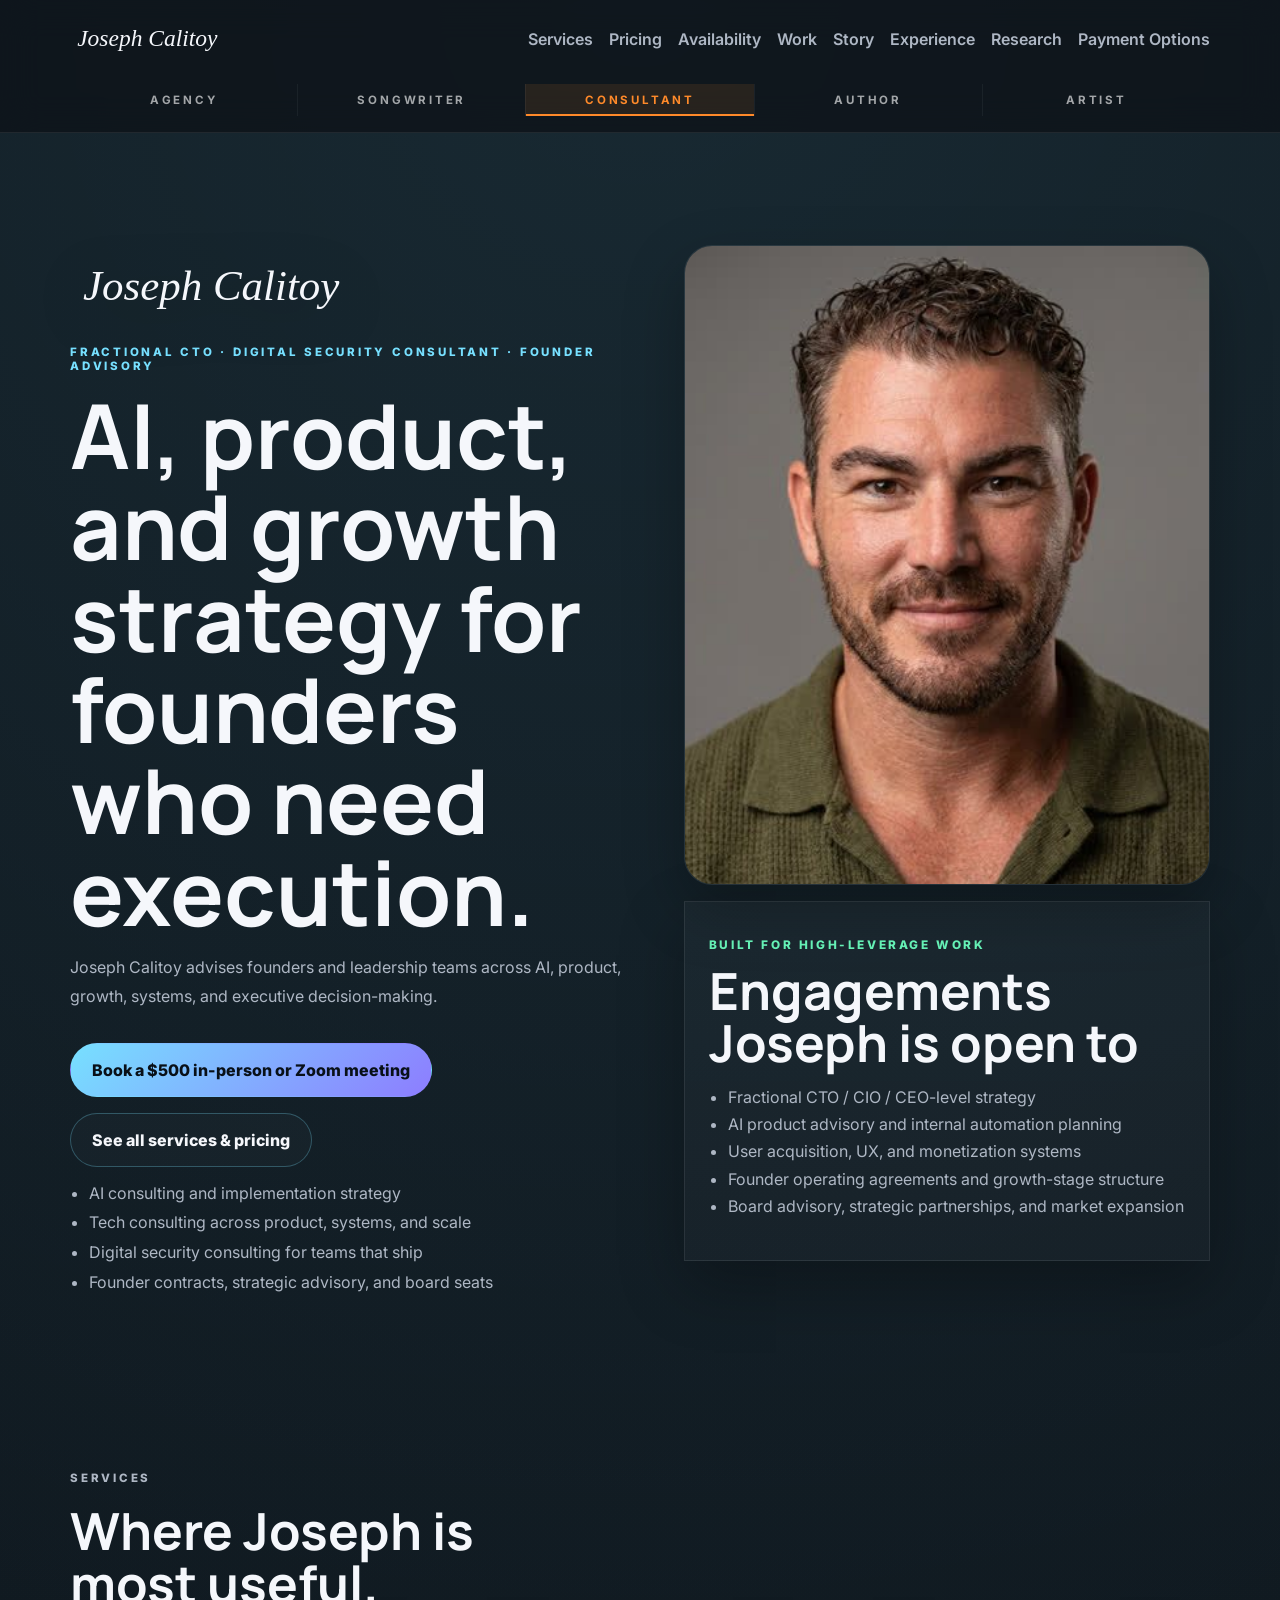
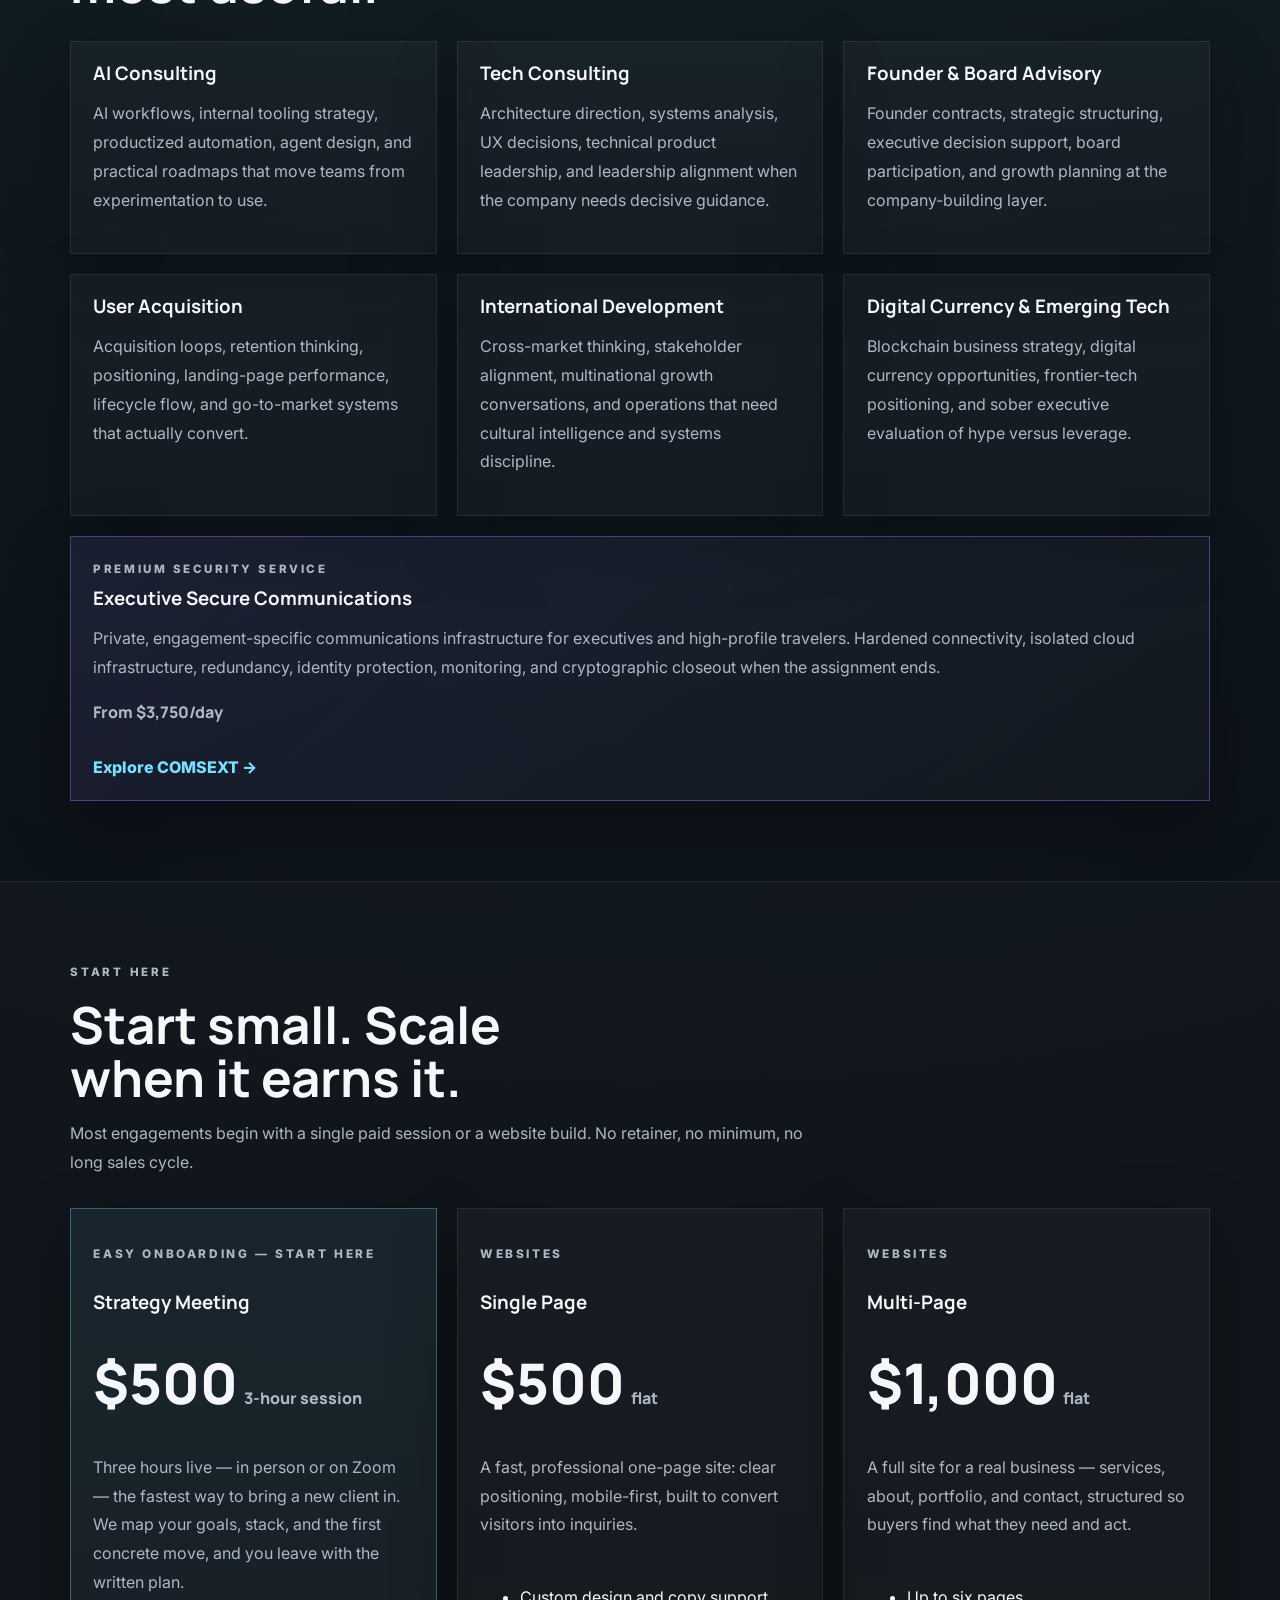
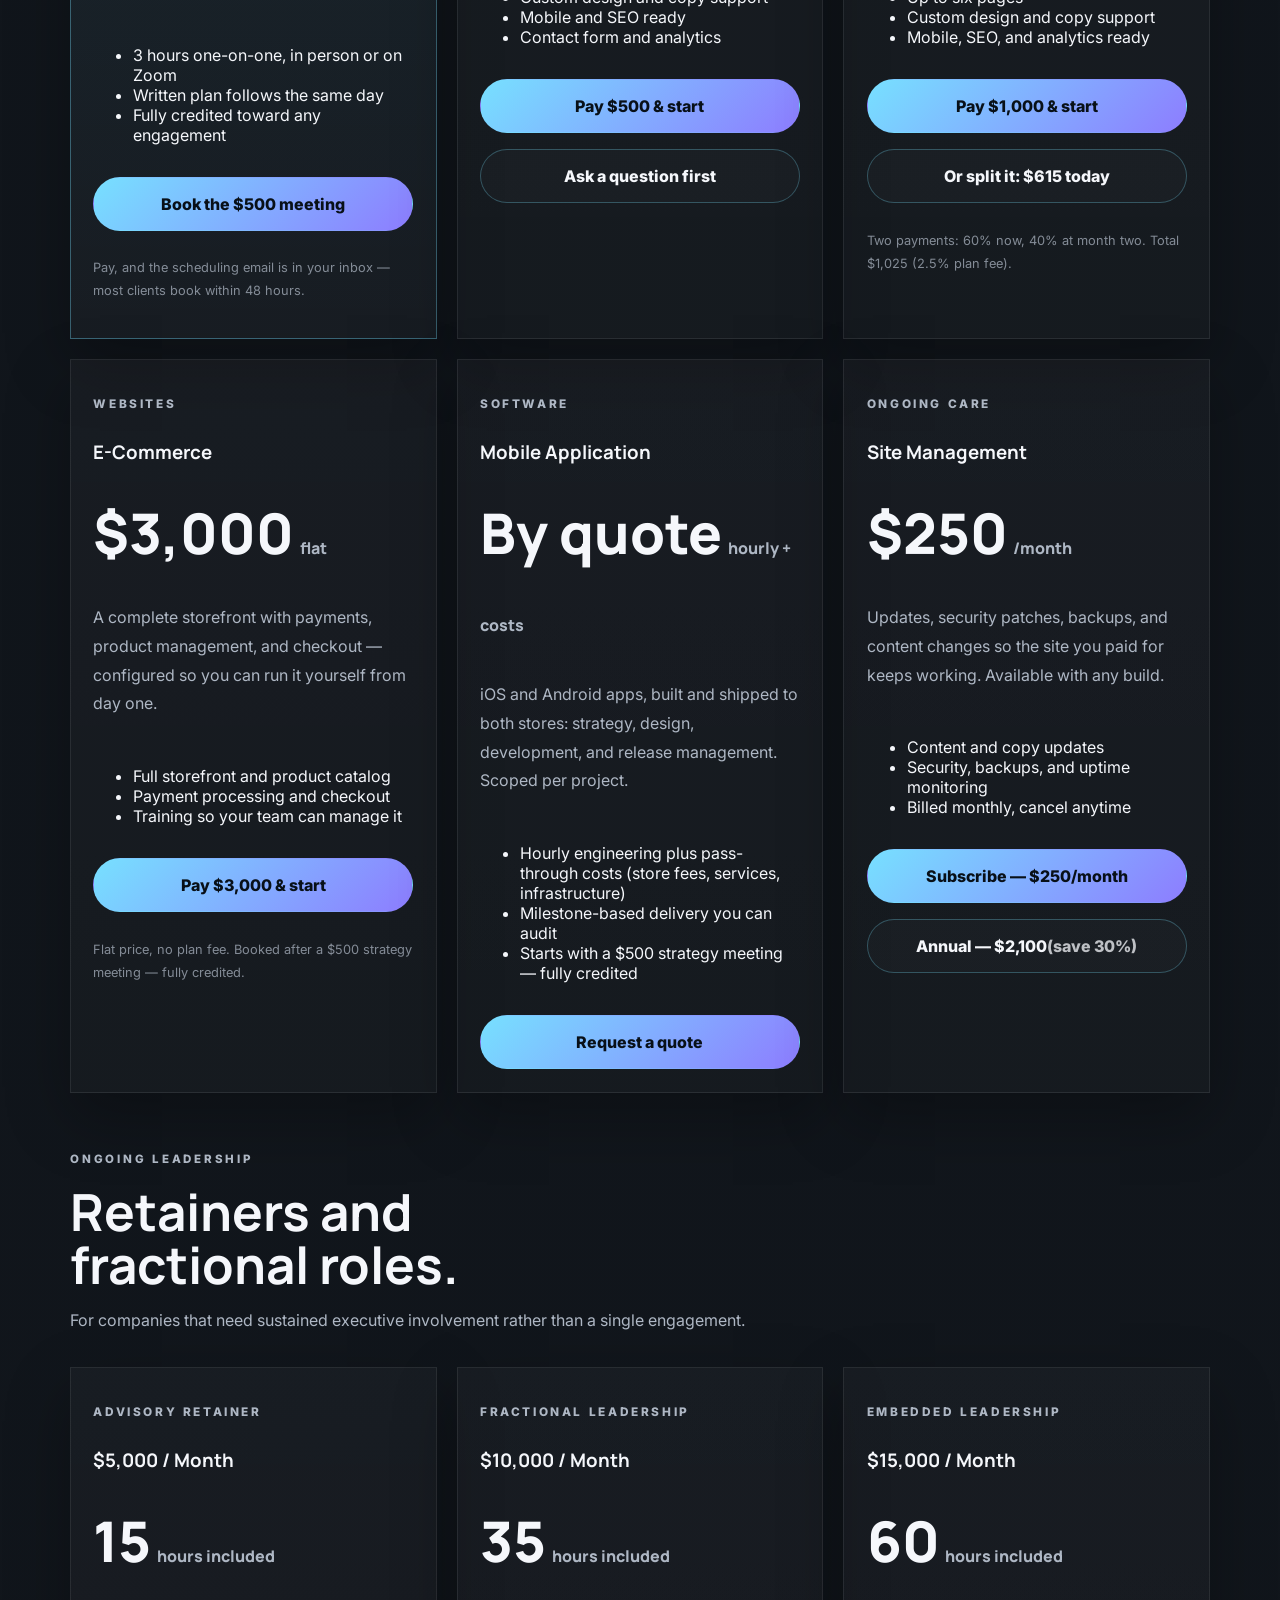
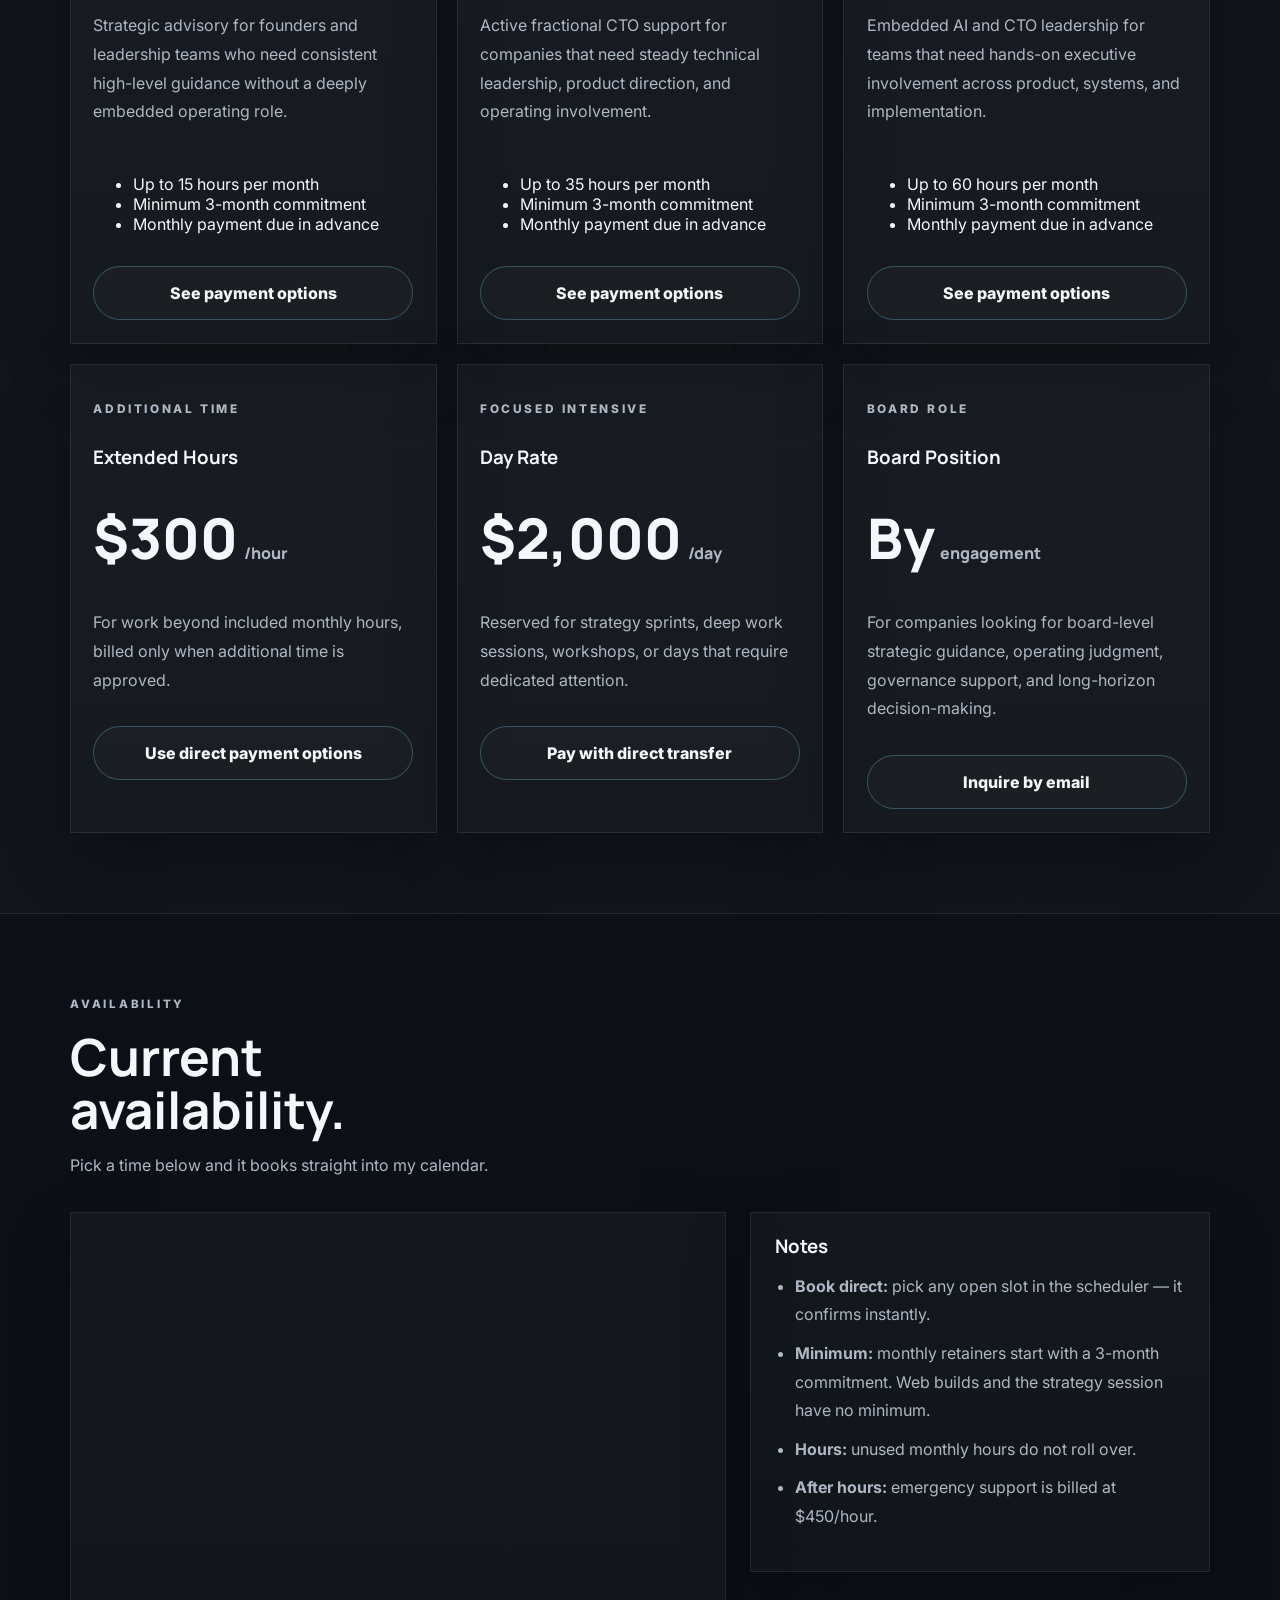
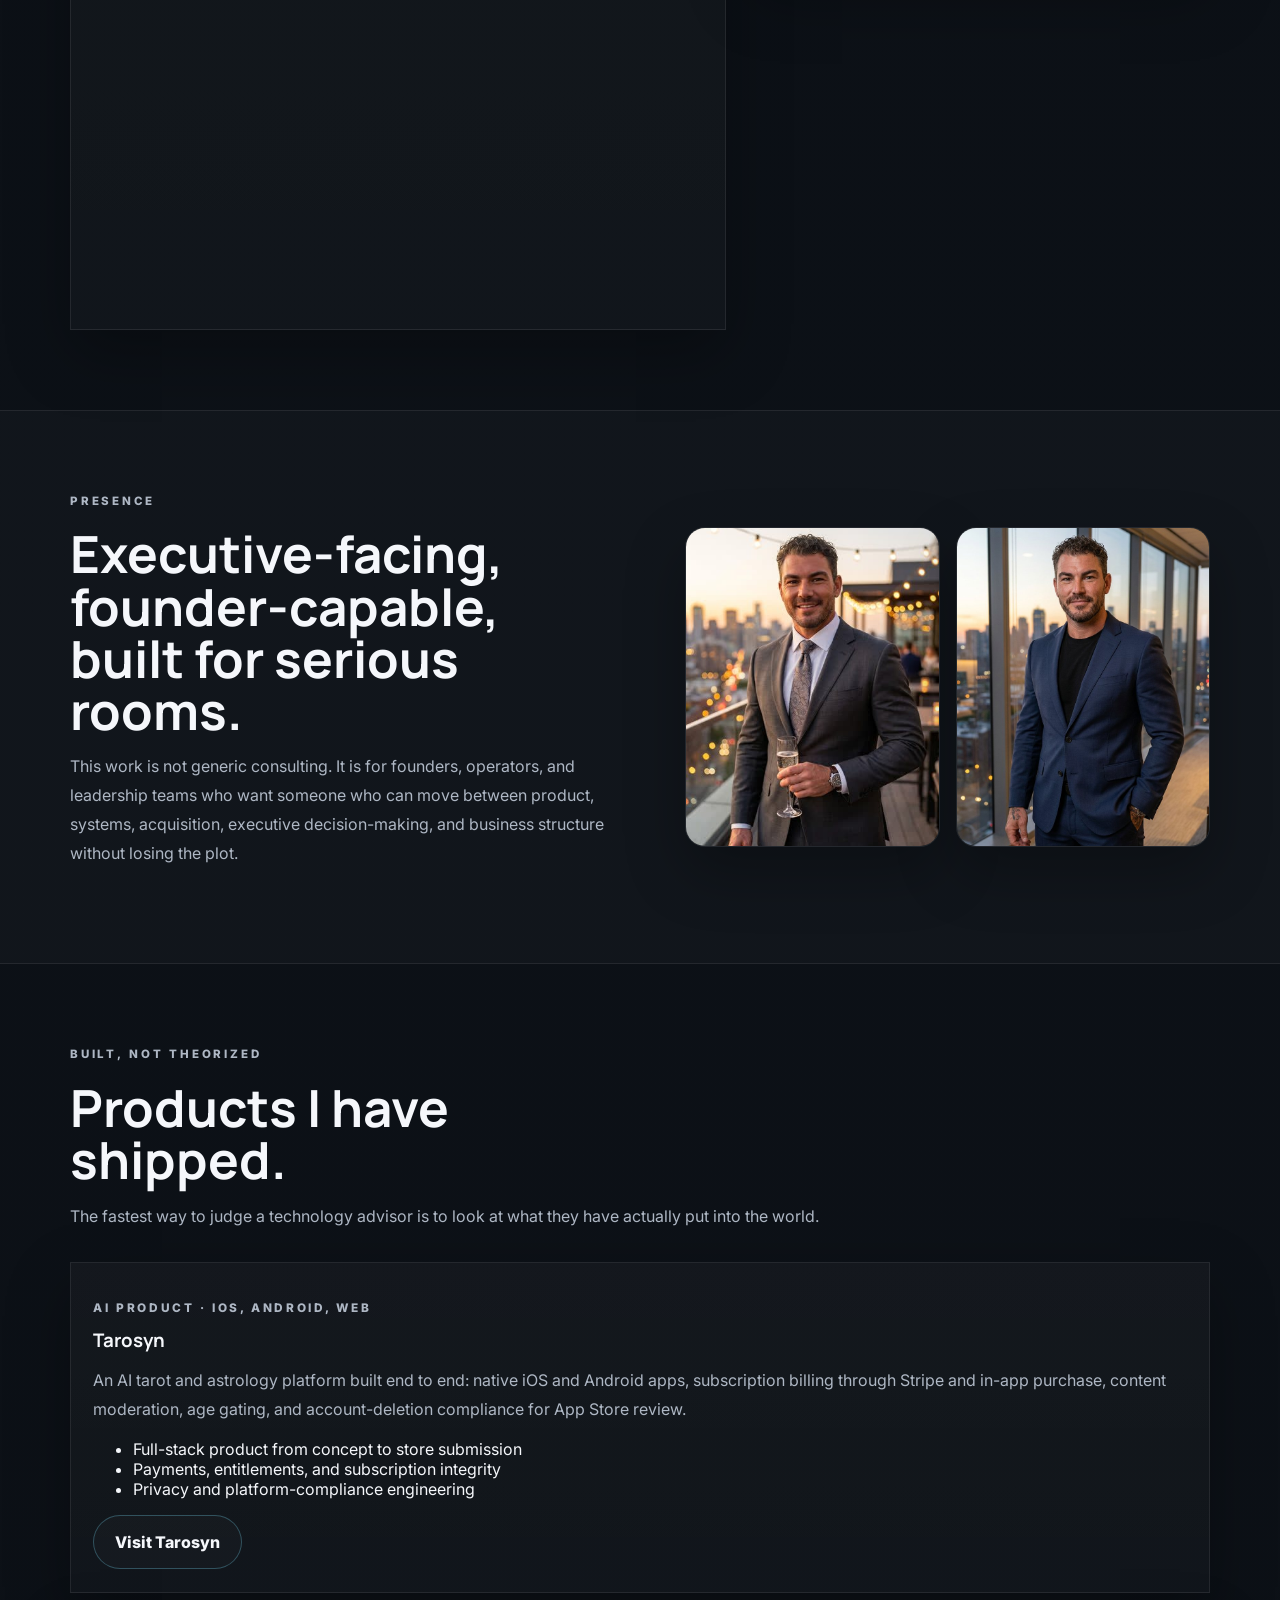
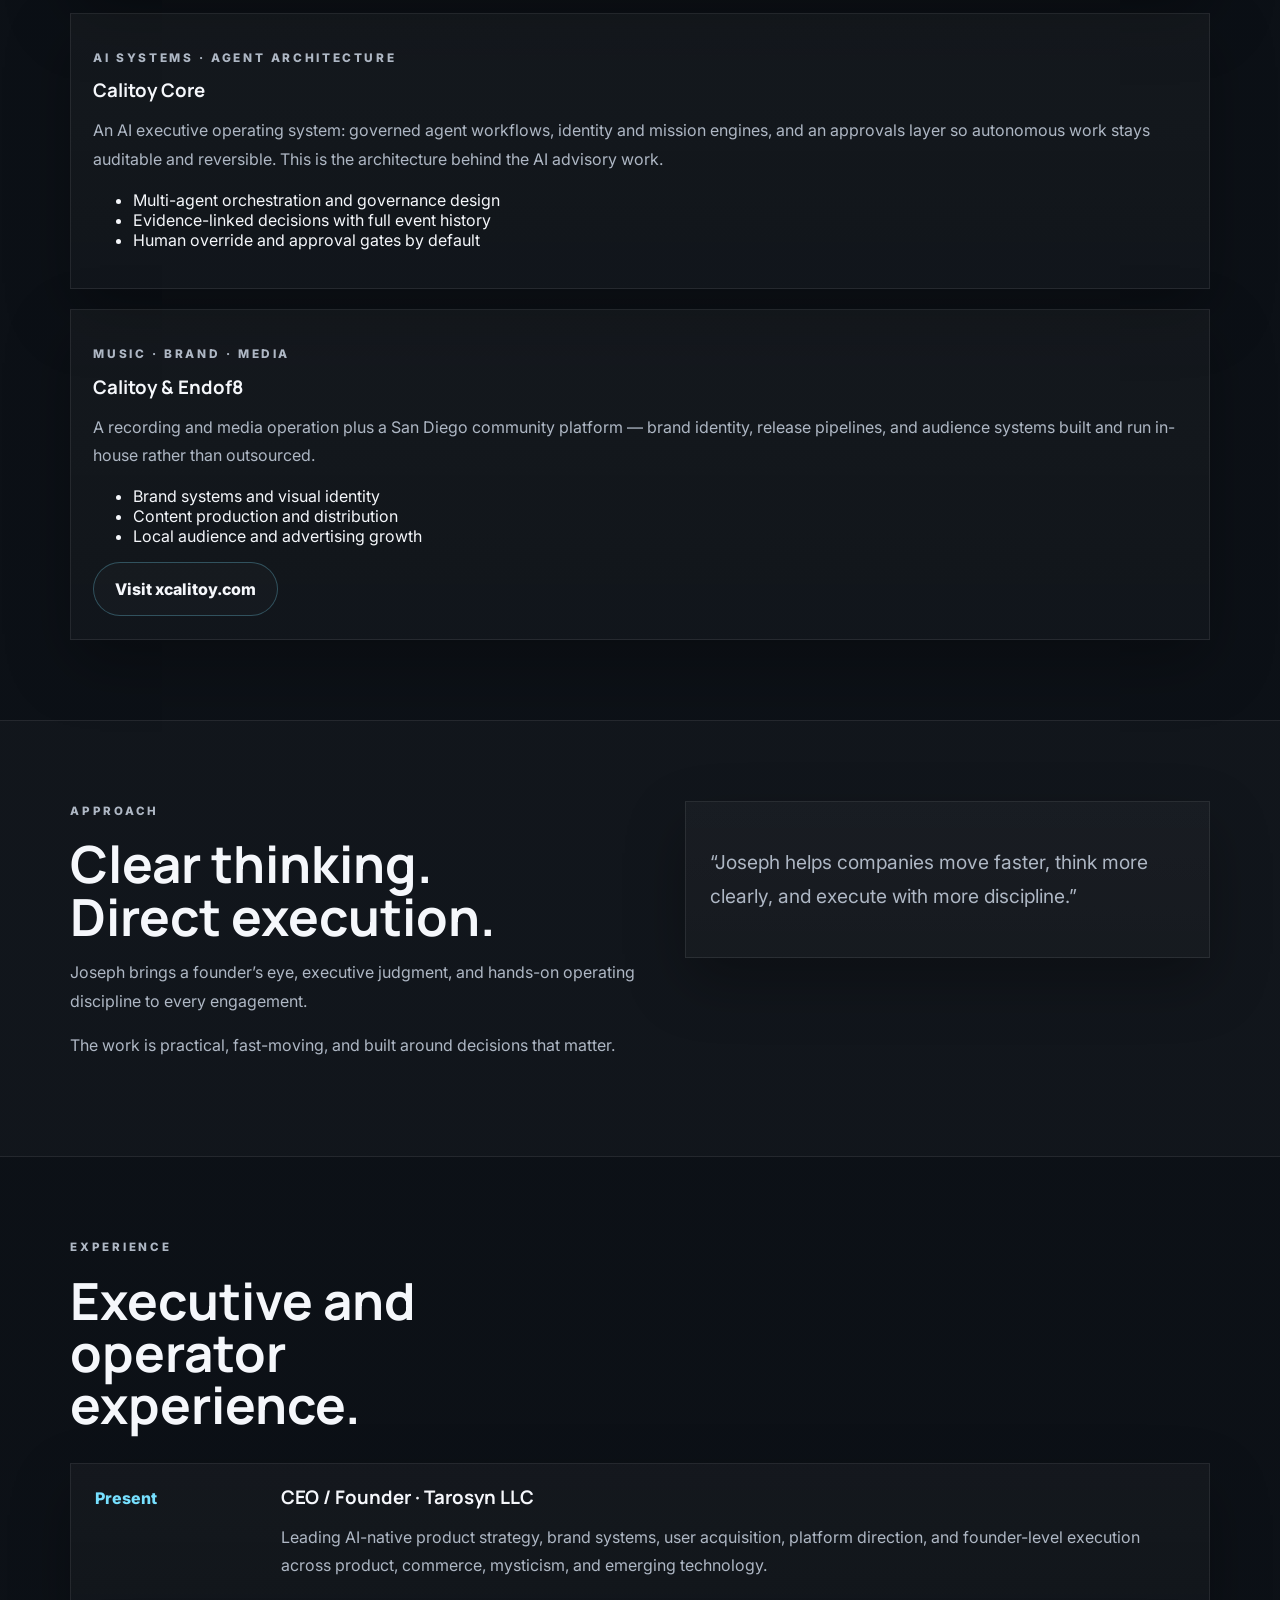
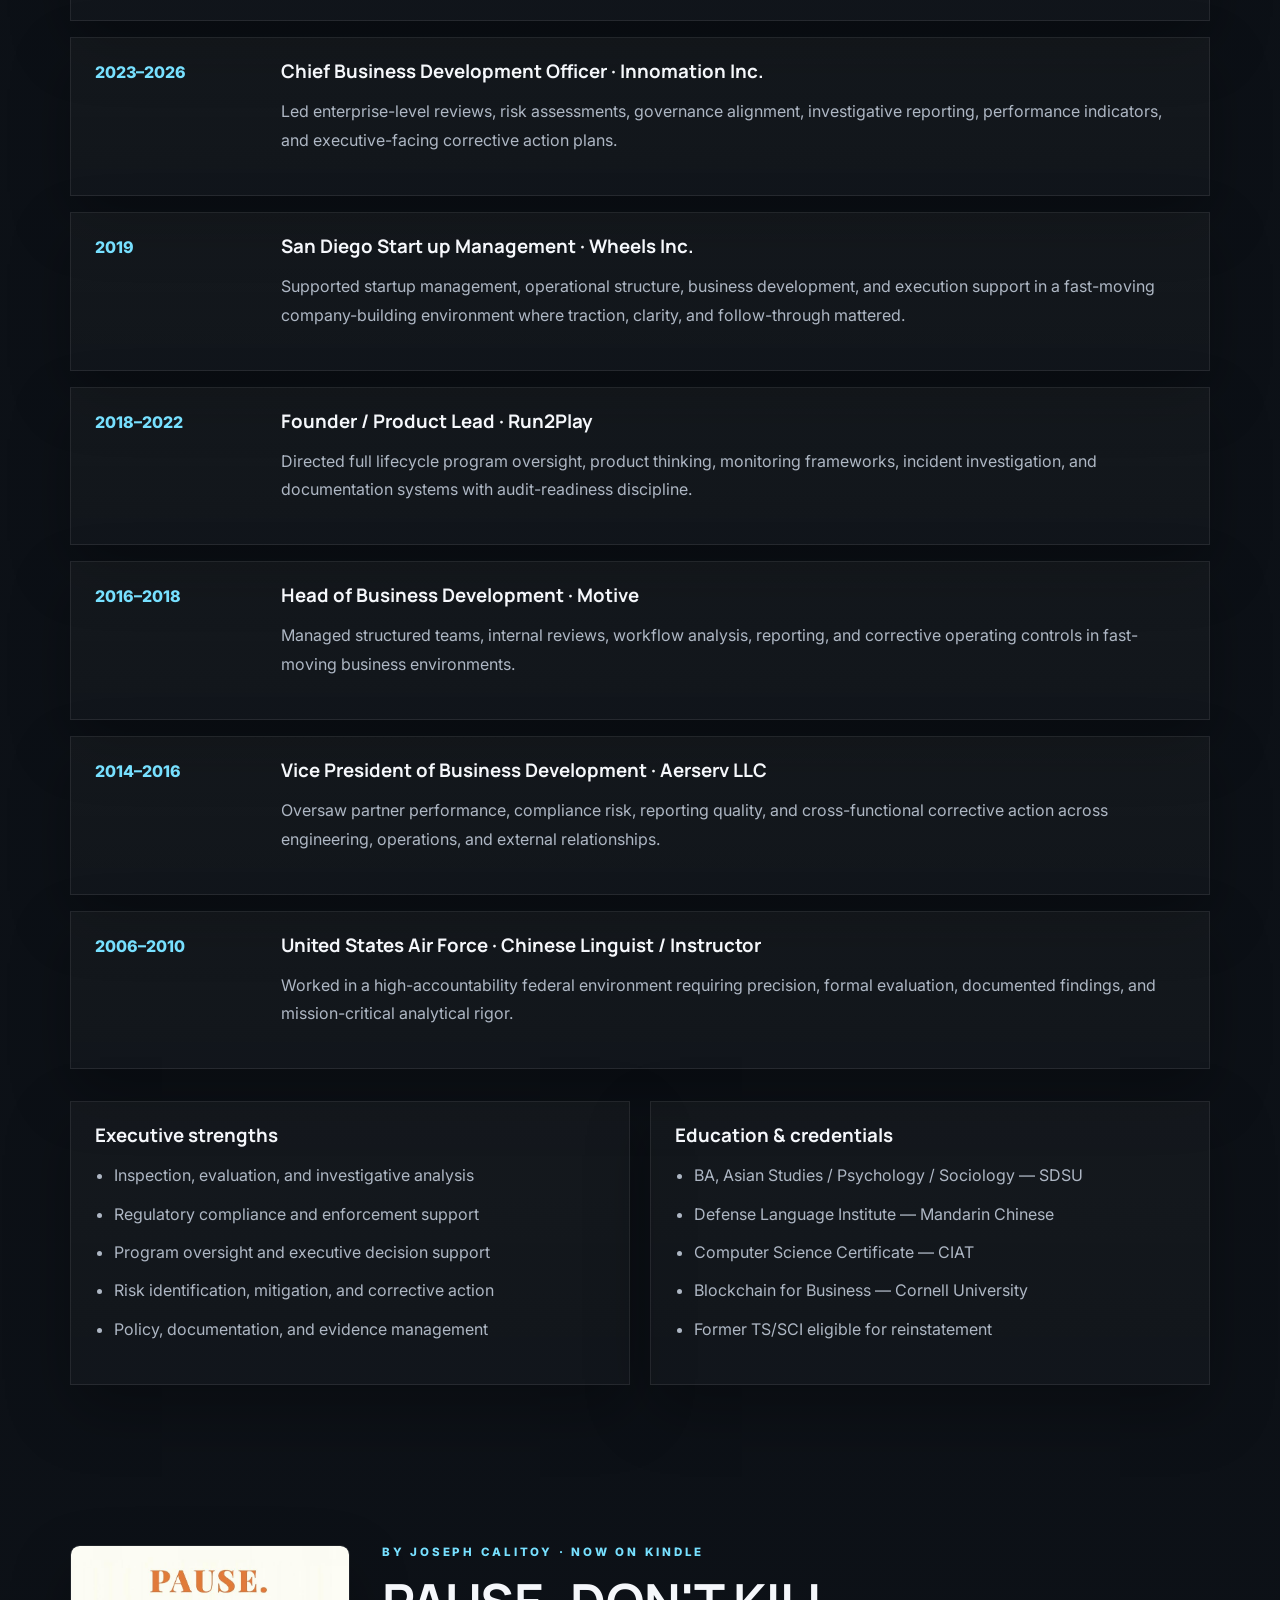
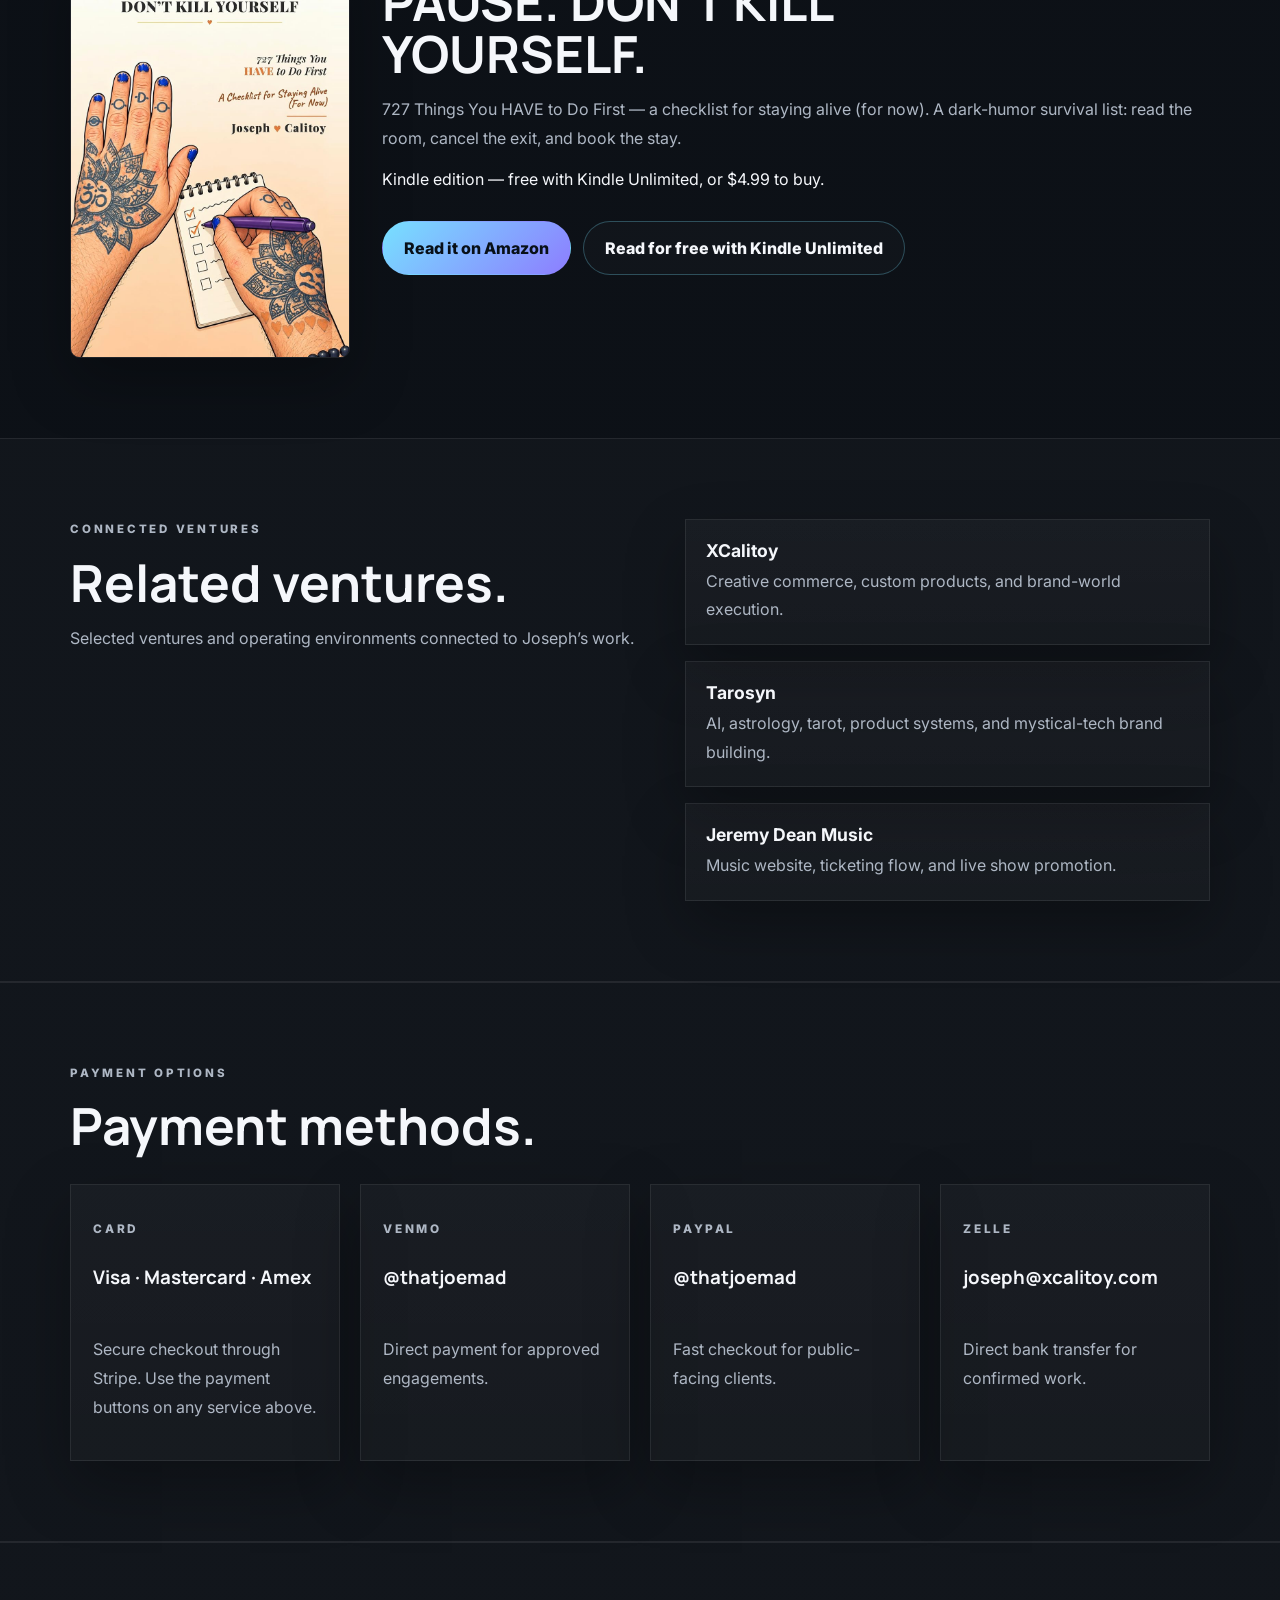
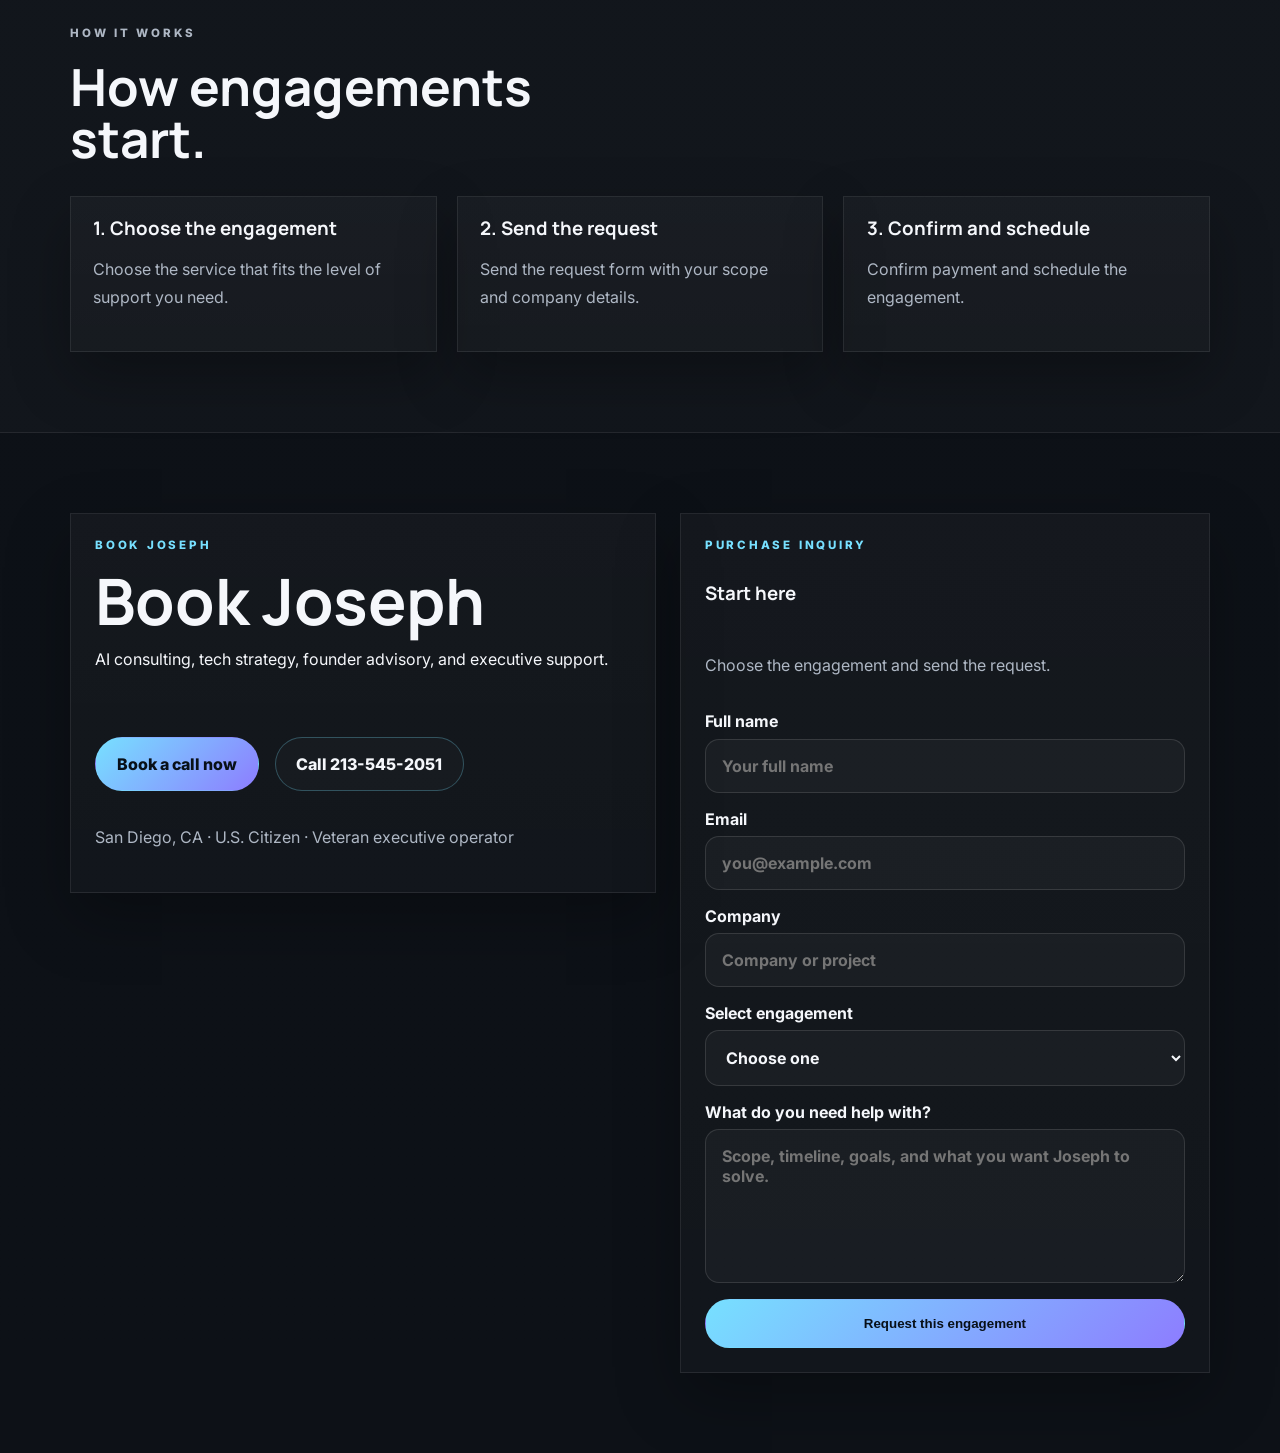
==== consulting/index.html @ efe44e0b "default the domain to the Author page: root instant-redirects to author.calitoy.com (canonical + met" ====
<!doctype html>
<html lang="en">
  <head>
    <meta charset="UTF-8" />
    <meta name="viewport" content="width=device-width, initial-scale=1.0" />
    <title>Joseph Calitoy | Fractional CTO & Digital Security Consultant</title>
    <meta name="description" content="AI consulting, fractional CTO leadership, and website design in San Diego. Start with a $500 strategy session or a website build from $500. Founder advisory, product strategy, and growth systems." />
    <meta name="keywords" content="Joseph Calitoy, AI consultant, fractional CTO, founder advisor, board advisor, tech consultant, product strategy, growth strategy, executive advisor, website design San Diego, small business website, ecommerce website design, web developer San Diego" />
    <link rel="canonical" href="https://josephcalitoy.com/consulting/" />
    <meta property="og:type" content="website" />
    <meta property="og:site_name" content="Joseph Calitoy" />
    <meta property="og:title" content="Joseph Calitoy | Fractional CTO & Digital Security Consultant" />
    <meta property="og:description" content="AI consulting, fractional CTO leadership, and website builds. Start with a $500 strategy meeting — 3 hours, in person or on Zoom, plus a written plan." />
    <meta property="og:url" content="https://josephcalitoy.com/consulting/" />
    <meta property="og:image" content="https://josephcalitoy.com/assets/joseph-calitoy-social.jpg?v=20261108a" />
    <meta name="twitter:card" content="summary_large_image" />
    <meta name="twitter:title" content="Joseph Calitoy | Fractional CTO & Digital Security Consultant" />
    <meta name="twitter:description" content="AI consulting, fractional CTO leadership, and website builds from $500. Book a strategy session." />
    <meta name="twitter:image" content="https://josephcalitoy.com/assets/joseph-calitoy-social.jpg?v=20261108a" />
    <link rel="preconnect" href="https://fonts.googleapis.com" />
    <link rel="preconnect" href="https://fonts.gstatic.com" crossorigin />
    <link href="https://fonts.googleapis.com/css2?family=Inter:wght@400;500;600;700;800&family=Manrope:wght@700;800&display=swap" rel="stylesheet" />
    <link rel="stylesheet" href="/styles.css?v=20260811a" />
    <style>
      @media (max-width: 900px) {
        .nav-wrap { flex-direction: row !important; align-items: center !important; }
        .nav-toggle { display: inline-flex !important; margin-left: auto !important; }
        .nav { display: none !important; position: absolute !important; top: calc(100% + 10px) !important; left: 1rem !important; right: 1rem !important; flex-direction: column !important; gap: .35rem !important; padding: .75rem !important; border: 1px solid rgba(255,255,255,0.08) !important; border-radius: 18px !important; background: rgba(13,17,23,0.96) !important; box-shadow: 0 24px 60px rgba(0,0,0,0.28) !important; }
        .nav.is-open { display: flex !important; }
        .nav a { padding: .85rem 1rem !important; border-radius: 12px !important; background: rgba(255,255,255,0.02) !important; }
        .hero-copy { order: 2 !important; }
        .hero-visual { order: 1 !important; }
        .hero { padding: 1.25rem 0 3rem !important; }
        .hero-grid { gap: 1rem !important; }
      }
    </style>
    <link rel="icon" type="image/png" href="/calitoy-favicon.png" />
    <script defer src="/nav.js?v=20260719b"></script>
    <script type="application/ld+json">
      {
        "@context": "https://schema.org",
        "@type": "ProfessionalService",
        "name": "Joseph Calitoy",
        "description": "AI consulting, fractional CTO leadership, founder advisory, and website design.",
        "url": "https://josephcalitoy.com/",
        "telephone": "+1-213-545-2051",
        "areaServed": [{"@type": "Place", "name": "San Diego, California"}, {"@type": "Country", "name": "United States"}],
        "address": {"@type": "PostalAddress", "addressLocality": "San Diego", "addressRegion": "CA", "addressCountry": "US"},
        "founder": {
          "@type": "Person",
          "name": "Joseph Calitoy",
          "jobTitle": "Fractional CTO, Digital Security Consultant, Founder Advisor",
          "url": "https://josephcalitoy.com/",
          "sameAs": ["https://xcalitoy.com/", "https://tarosyn.com/"]
        },
        "hasOfferCatalog": {
          "@type": "OfferCatalog",
          "name": "Services",
          "itemListElement": [
            {"@type": "Offer", "priceCurrency": "USD", "price": "500", "itemOffered": {"@type": "Service", "name": "Strategy Meeting", "description": "90-minute consulting session with written recommendations."}},
            {"@type": "Offer", "priceCurrency": "USD", "price": "500", "itemOffered": {"@type": "Service", "name": "Single Page Website", "description": "One-page professional website, mobile and SEO ready."}},
            {"@type": "Offer", "priceCurrency": "USD", "price": "1000", "itemOffered": {"@type": "Service", "name": "Multi-Page Website", "description": "Up to six pages with custom design and copy support."}},
            {"@type": "Offer", "priceCurrency": "USD", "price": "3000", "itemOffered": {"@type": "Service", "name": "E-Commerce Website", "description": "Storefront with payment processing, catalog, and checkout."}},
            {"@type": "Offer", "priceCurrency": "USD", "price": "500", "itemOffered": {"@type": "Service", "name": "Mobile Application", "description": "iOS and Android apps — quoted hourly plus pass-through costs."}},
            {"@type": "Offer", "priceCurrency": "USD", "price": "250", "itemOffered": {"@type": "Service", "name": "Site Management", "description": "Monthly updates, security patches, backups, and monitoring. Annual plan saves 30%."}},
            {"@type": "Offer", "priceCurrency": "USD", "price": "5000", "itemOffered": {"@type": "Service", "name": "Advisory Retainer", "description": "15 hours per month of strategic advisory."}},
            {"@type": "Offer", "priceCurrency": "USD", "price": "10000", "itemOffered": {"@type": "Service", "name": "Fractional CTO", "description": "35 hours per month of fractional technical leadership."}},
            {"@type": "Offer", "priceCurrency": "USD", "price": "15000", "itemOffered": {"@type": "Service", "name": "Embedded Leadership", "description": "60 hours per month of embedded AI and CTO leadership."}}
          ]
        }
      }
    </script>
      <!-- Google tag (gtag.js) -->
    <script async src="https://www.googletagmanager.com/gtag/js?id=G-ZVP8TDJLEF"></script>
    <script>
      window.dataLayer = window.dataLayer || [];
      function gtag(){dataLayer.push(arguments);}
      gtag('js', new Date());
      gtag('config', 'G-ZVP8TDJLEF');
    </script>
  <style>
  /* five-identity top bar (shared Calitoy network nav) */
  .nav-wrap { flex-wrap: wrap !important; }
  .identity-nav { display: flex; flex: 1 1 100%; max-width: none; gap: 0; margin: 0.4rem 0 0; }
  .identity-nav a { flex: 1 1 0; text-align: center; text-decoration: none; white-space: nowrap;
    color: rgba(255,255,255,0.62); font-family: 'Inter', -apple-system, sans-serif; font-size: 0.72rem; font-weight: 700; letter-spacing: 0.24em;
    padding: 0.55rem 0.4rem; border-left: 1px solid rgba(255,255,255,0.05); transition: color 200ms, background 200ms; }
  .identity-nav a:first-child { border-left: 0; }
  .identity-nav a:hover { color: #d8b46a; background: rgba(216,182,106,0.06); }
  .identity-nav a.active { color: #ff8a2a; background: rgba(255,138,42,0.10); box-shadow: inset 0 -2px 0 #ff8a2a; }
  @media (max-width: 900px) { .identity-nav { max-width: none; width: 100%; order: 3; margin-left: 0; } }
  @media (max-width: 430px) { .identity-nav a { font-size: 0.58rem; letter-spacing: 0.14em; padding: 0.5rem 0.25rem; } }
</style>
</head>
  <body>
    <header class="site-header">
      <div class="container nav-wrap">
        <a class="brand" href="#top">
          <img src="/assets/joseph-calitoy-wordmark.svg" alt="Joseph Calitoy" class="brand__logo" />
        </a>
        <button class="nav-toggle" type="button" aria-expanded="false" aria-controls="site-nav" aria-label="Open menu">
          <span class="nav-toggle__icon">☰</span>
        </button>
        <nav class="nav" id="site-nav">
          <a href="#services">Services</a>
          <a href="#pricing">Pricing</a>
          <a href="#availability">Availability</a>
          <a href="#work">Work</a>
          <a href="#story">Story</a>
          <a href="#experience">Experience</a>
          <a href="/research/mobile-ua-ai-ecosystems/">Research</a>
          <a href="#payments">Payment Options</a>
        </nav>
<nav class="identity-nav" aria-label="The five identities"><a href="https://calitoy.org">AGENCY</a><a href="https://xcalitoy.com">SONGWRITER</a><a href="https://josephcalitoy.com" class="active" aria-current="page">CONSULTANT</a><a href="https://author.calitoy.com">AUTHOR</a><a href="https://art.calitoy.com">ARTIST</a></nav>
      </div>
    </header>

    <main id="top">
      <section class="hero">
        <div class="container hero-grid">
          <div class="hero-copy">
            <img src="/assets/joseph-calitoy-wordmark.svg" alt="Joseph Calitoy calligraphy logo" class="hero-wordmark" />
            <p class="eyebrow">Fractional CTO · Digital Security Consultant · Founder advisory</p>
            <h1>AI, product, and growth strategy for founders who need execution.</h1>
            <p class="lede">
              Joseph Calitoy advises founders and leadership teams across AI, product, growth, systems, and executive decision-making.
            </p>
            <div class="hero-actions">
              <a class="button button--primary" href="https://buy.stripe.com/28E14g8wlcNR4js7Rqcs80J">Book a $500 in-person or Zoom meeting</a>
              <a class="button button--secondary" href="#pricing">See all services &amp; pricing</a>
            </div>
            <ul class="hero-points">
              <li>AI consulting and implementation strategy</li>
              <li>Tech consulting across product, systems, and scale</li>
              <li>Digital security consulting for teams that ship</li>
              <li>Founder contracts, strategic advisory, and board seats</li>
            </ul>
          </div>
          <aside class="hero-visual">
            <img src="/assets/joseph-calitoy-portrait.jpg?v=20261108a" alt="Joseph Calitoy — studio headshot, olive knit polo" class="hero-visual__image" />
            <div class="hero-card hero-card--photo">
              <p class="hero-card__label">Built for high-leverage work</p>
              <h2>Engagements Joseph is open to</h2>
              <ul>
                <li>Fractional CTO / CIO / CEO-level strategy</li>
                <li>AI product advisory and internal automation planning</li>
                <li>User acquisition, UX, and monetization systems</li>
                <li>Founder operating agreements and growth-stage structure</li>
                <li>Board advisory, strategic partnerships, and market expansion</li>
              </ul>
            </div>
          </aside>
        </div>
      </section>

      <section class="section" id="services">
        <div class="container">
          <div class="section-heading">
            <p class="eyebrow">Services</p>
            <h2>Where Joseph is most useful.</h2>
          </div>
          <div class="cards three-up">
            <article class="card">
              <h3>AI Consulting</h3>
              <p>AI workflows, internal tooling strategy, productized automation, agent design, and practical roadmaps that move teams from experimentation to use.</p>
            </article>
            <article class="card">
              <h3>Tech Consulting</h3>
              <p>Architecture direction, systems analysis, UX decisions, technical product leadership, and leadership alignment when the company needs decisive guidance.</p>
            </article>
            <article class="card">
              <h3>Founder & Board Advisory</h3>
              <p>Founder contracts, strategic structuring, executive decision support, board participation, and growth planning at the company-building layer.</p>
            </article>
            <article class="card">
              <h3>User Acquisition</h3>
              <p>Acquisition loops, retention thinking, positioning, landing-page performance, lifecycle flow, and go-to-market systems that actually convert.</p>
            </article>
            <article class="card">
              <h3>International Development</h3>
              <p>Cross-market thinking, stakeholder alignment, multinational growth conversations, and operations that need cultural intelligence and systems discipline.</p>
            </article>
            <article class="card">
              <h3>Digital Currency & Emerging Tech</h3>
              <p>Blockchain business strategy, digital currency opportunities, frontier-tech positioning, and sober executive evaluation of hype versus leverage.</p>
            </article>
            <article class="card card--comsext">
              <p class="card-eyebrow">Premium security service</p>
              <h3>Executive Secure Communications</h3>
              <p>Private, engagement-specific communications infrastructure for executives and high-profile travelers. Hardened connectivity, isolated cloud infrastructure, redundancy, identity protection, monitoring, and cryptographic closeout when the assignment ends.</p>
              <p class="card-price">From $3,750/day</p>
              <a class="card-link" href="https://comsext.calitoy.com" target="_blank" rel="noreferrer">Explore COMSEXT &rarr;</a>
            </article>
          </div>
        </div>
      </section>

      <section class="section section--alt" id="pricing">
        <div class="container">
          <div class="section-heading">
            <p class="eyebrow">Start here</p>
            <h2>Start small. Scale when it earns it.</h2>
            <p>
              Most engagements begin with a single paid session or a website build. No retainer, no minimum, no long sales cycle.
            </p>
          </div>
          <div class="cards pricing-grid pricing-grid--offers">
            <article class="card pricing-card pricing-card--featured">
              <p class="pricing-card__label">Easy onboarding — start here</p>
              <h3>Strategy Meeting</h3>
              <div class="price">$500<span>3-hour session</span></div>
              <p>Three hours live — in person or on Zoom — the fastest way to bring a new client in. We map your goals, stack, and the first concrete move, and you leave with the written plan.</p>
              <ul>
                <li>3 hours one-on-one, in person or on Zoom</li>
                <li>Written plan follows the same day</li>
                <li>Fully credited toward any engagement</li>
              </ul>
              <a class="button button--primary" href="https://buy.stripe.com/28E14g8wlcNR4js7Rqcs80J">Book the $500 meeting</a>
              <p class="pricing-card__note">Pay, and the scheduling email is in your inbox — most clients book within 48 hours.</p>
            </article>
            <article class="card pricing-card">
              <p class="pricing-card__label">Websites</p>
              <h3>Single Page</h3>
              <div class="price">$500<span>flat</span></div>
              <p>A fast, professional one-page site: clear positioning, mobile-first, built to convert visitors into inquiries.</p>
              <ul>
                <li>Custom design and copy support</li>
                <li>Mobile and SEO ready</li>
                <li>Contact form and analytics</li>
              </ul>
              <a class="button button--primary" href="https://buy.stripe.com/4gMbJ29FOdai0EK4MTeIw02">Pay $500 &amp; start</a>
              <a class="button button--secondary" href="#contact">Ask a question first</a>
            </article>
            <article class="card pricing-card">
              <p class="pricing-card__label">Websites</p>
              <h3>Multi-Page</h3>
              <div class="price">$1,000<span>flat</span></div>
              <p>A full site for a real business — services, about, portfolio, and contact, structured so buyers find what they need and act.</p>
              <ul>
                <li>Up to six pages</li>
                <li>Custom design and copy support</li>
                <li>Mobile, SEO, and analytics ready</li>
              </ul>
              <a class="button button--primary" href="https://buy.stripe.com/6oU5kE4lu4DM3QW4MTeIw03">Pay $1,000 &amp; start</a>
              <a class="button button--secondary" href="https://buy.stripe.com/8x2bJ23hqc6eevA6V1eIw0c">Or split it: $615 today</a>
              <p class="pricing-card__note">Two payments: 60% now, 40% at month two. Total $1,025 (2.5% plan fee).</p>
            </article>
            <article class="card pricing-card">
              <p class="pricing-card__label">Websites</p>
              <h3>E-Commerce</h3>
              <div class="price">$3,000<span>flat</span></div>
              <p>A complete storefront with payments, product management, and checkout — configured so you can run it yourself from day one.</p>
              <ul>
                <li>Full storefront and product catalog</li>
                <li>Payment processing and checkout</li>
                <li>Training so your team can manage it</li>
              </ul>
              <a class="button button--primary" href="https://buy.stripe.com/aFabIUeUJ4hl17gc7Gcs80L">Pay $3,000 &amp; start</a>
              <p class="pricing-card__note">Flat price, no plan fee. Booked after a $500 strategy meeting — fully credited.</p>
            </article>
                        <article class="card pricing-card">
              <p class="pricing-card__label">Software</p>
              <h3>Mobile Application</h3>
              <div class="price">By quote<span>hourly + costs</span></div>
              <p>iOS and Android apps, built and shipped to both stores: strategy, design, development, and release management. Scoped per project.</p>
              <ul>
                <li>Hourly engineering plus pass-through costs (store fees, services, infrastructure)</li>
                <li>Milestone-based delivery you can audit</li>
                <li>Starts with a $500 strategy meeting — fully credited</li>
              </ul>
              <a class="button button--primary" href="#contact">Request a quote</a>
            </article>

<article class="card pricing-card">
              <p class="pricing-card__label">Ongoing care</p>
              <h3>Site Management</h3>
              <div class="price">$250<span>/month</span></div>
              <p>Updates, security patches, backups, and content changes so the site you paid for keeps working. Available with any build.</p>
              <ul>
                <li>Content and copy updates</li>
                <li>Security, backups, and uptime monitoring</li>
                <li>Billed monthly, cancel anytime</li>
              </ul>
              <a class="button button--primary" href="https://buy.stripe.com/aFaaEQ5k929d17gc7Gcs80M">Subscribe — $250/month</a>
              <a class="button button--secondary" href="https://buy.stripe.com/eVq8wI9Ap29d7vE7Rqcs80N">Annual — $2,100 <span style="opacity:.75">(save 30%)</span></a>
            </article>
          </div>

          <div class="section-heading" style="margin-top:3.5rem">
            <p class="eyebrow">Ongoing leadership</p>
            <h2>Retainers and fractional roles.</h2>
            <p>
              For companies that need sustained executive involvement rather than a single engagement.
            </p>
          </div>
          <div class="cards pricing-grid pricing-grid--offers">
            <article class="card pricing-card">
              <p class="pricing-card__label">Advisory retainer</p>
              <h3>$5,000 / Month</h3>
              <div class="price">15<span>hours included</span></div>
              <p>Strategic advisory for founders and leadership teams who need consistent high-level guidance without a deeply embedded operating role.</p>
              <ul>
                <li>Up to 15 hours per month</li>
                <li>Minimum 3-month commitment</li>
                <li>Monthly payment due in advance</li>
              </ul>
              <a class="button button--secondary" href="#payments">See payment options</a>
            </article>
            <article class="card pricing-card">
              <p class="pricing-card__label">Fractional leadership</p>
              <h3>$10,000 / Month</h3>
              <div class="price">35<span>hours included</span></div>
              <p>Active fractional CTO support for companies that need steady technical leadership, product direction, and operating involvement.</p>
              <ul>
                <li>Up to 35 hours per month</li>
                <li>Minimum 3-month commitment</li>
                <li>Monthly payment due in advance</li>
              </ul>
              <a class="button button--secondary" href="#payments">See payment options</a>
            </article>
            <article class="card pricing-card">
              <p class="pricing-card__label">Embedded leadership</p>
              <h3>$15,000 / Month</h3>
              <div class="price">60<span>hours included</span></div>
              <p>Embedded AI and CTO leadership for teams that need hands-on executive involvement across product, systems, and implementation.</p>
              <ul>
                <li>Up to 60 hours per month</li>
                <li>Minimum 3-month commitment</li>
                <li>Monthly payment due in advance</li>
              </ul>
              <a class="button button--secondary" href="#payments">See payment options</a>
            </article>
            <article class="card pricing-card">
              <p class="pricing-card__label">Additional time</p>
              <h3>Extended Hours</h3>
              <div class="price">$300<span>/hour</span></div>
              <p>For work beyond included monthly hours, billed only when additional time is approved.</p>
              <a class="button button--secondary" href="#payments">Use direct payment options</a>
            </article>
            <article class="card pricing-card">
              <p class="pricing-card__label">Focused intensive</p>
              <h3>Day Rate</h3>
              <div class="price">$2,000<span>/day</span></div>
              <p>Reserved for strategy sprints, deep work sessions, workshops, or days that require dedicated attention.</p>
              <a class="button button--secondary" href="#payments">Pay with direct transfer</a>
            </article>
            <article class="card pricing-card">
              <p class="pricing-card__label">Board role</p>
              <h3>Board Position</h3>
              <div class="price">By<span>engagement</span></div>
              <p>For companies looking for board-level strategic guidance, operating judgment, governance support, and long-horizon decision-making.</p>
              <a class="button button--secondary" href="mailto:joseph@xcalitoy.com?subject=Board%20Position%20Inquiry">Inquire by email</a>
            </article>
          </div>
        </div>
      </section>

      <section class="section" id="availability">
        <div class="container">
          <div class="section-heading">
            <p class="eyebrow">Availability</p>
            <h2>Current availability.</h2>
            <p>
              Pick a time below and it books straight into my calendar.
            </p>
          </div>
          <div class="availability-layout">
            <div class="calendar-card calendar-card--embed">
              <!-- Calendly inline widget begin -->
              <div class="calendly-inline-widget" data-url="https://calendly.com/joseph-xcalitoy/consultation" style="min-width:320px;height:700px;"></div>
              <script type="text/javascript" src="https://assets.calendly.com/assets/external/widget.js" async></script>
              <noscript>
                <p class="calendar-fallback">
                  Scheduling needs JavaScript enabled.
                  <a href="https://calendly.com/joseph-xcalitoy/consultation" target="_blank" rel="noreferrer">Open the booking page directly →</a>
                </p>
              </noscript>
              <!-- Calendly inline widget end -->
            </div>
            <div class="availability-notes">
              <div class="resume-card">
                <h3>Notes</h3>
                <ul>
                  <li><strong>Book direct:</strong> pick any open slot in the scheduler — it confirms instantly.</li>
                  <li><strong>Minimum:</strong> monthly retainers start with a 3-month commitment. Web builds and the strategy session have no minimum.</li>
                  <li><strong>Hours:</strong> unused monthly hours do not roll over.</li>
                  <li><strong>After hours:</strong> emergency support is billed at $450/hour.</li>
                </ul>
              </div>
            </div>
          </div>
        </div>
      </section>

      <section class="section section--alt" id="proof">
        <div class="container split proof-split">
          <div>
            <p class="eyebrow">Presence</p>
            <h2>Executive-facing, founder-capable, built for serious rooms.</h2>
            <p>
              This work is not generic consulting. It is for founders, operators, and leadership teams who want someone who can move between product, systems, acquisition, executive decision-making, and business structure without losing the plot.
            </p>
          </div>
          <div class="photo-grid">
            <img src="/assets/joseph-calitoy-standing.jpg?v=20261108a" alt="Joseph Calitoy on a rooftop at dusk, in a charcoal suit, champagne in hand, city lights behind." class="photo-grid__image" />
            <img src="/assets/joseph-calitoy-city.jpg?v=20261108a" alt="Joseph Calitoy — charcoal suit rooftop portrait." class="photo-grid__image" />
          </div>
        </div>
      </section>

      <section class="section" id="work">
        <div class="container">
          <div class="section-heading">
            <p class="eyebrow">Built, not theorized</p>
            <h2>Products I have shipped.</h2>
            <p>
              The fastest way to judge a technology advisor is to look at what they have actually put into the world.
            </p>
          </div>
          <div class="cards">
            <article class="card">
              <p class="pricing-card__label">AI product · iOS, Android, Web</p>
              <h3>Tarosyn</h3>
              <p>
                An AI tarot and astrology platform built end to end: native iOS and Android apps, subscription billing through Stripe and in-app purchase, content moderation, age gating, and account-deletion compliance for App Store review.
              </p>
              <ul>
                <li>Full-stack product from concept to store submission</li>
                <li>Payments, entitlements, and subscription integrity</li>
                <li>Privacy and platform-compliance engineering</li>
              </ul>
              <a class="button button--secondary" href="https://tarosyn.com" target="_blank" rel="noreferrer">Visit Tarosyn</a>
            </article>
            <article class="card">
              <p class="pricing-card__label">AI systems · Agent architecture</p>
              <h3>Calitoy Core</h3>
              <p>
                An AI executive operating system: governed agent workflows, identity and mission engines, and an approvals layer so autonomous work stays auditable and reversible. This is the architecture behind the AI advisory work.
              </p>
              <ul>
                <li>Multi-agent orchestration and governance design</li>
                <li>Evidence-linked decisions with full event history</li>
                <li>Human override and approval gates by default</li>
              </ul>
            </article>
            <article class="card">
              <p class="pricing-card__label">Music · Brand · Media</p>
              <h3>Calitoy &amp; Endof8</h3>
              <p>
                A recording and media operation plus a San Diego community platform — brand identity, release pipelines, and audience systems built and run in-house rather than outsourced.
              </p>
              <ul>
                <li>Brand systems and visual identity</li>
                <li>Content production and distribution</li>
                <li>Local audience and advertising growth</li>
              </ul>
              <a class="button button--secondary" href="https://xcalitoy.com" target="_blank" rel="noreferrer">Visit xcalitoy.com</a>
            </article>
          </div>
        </div>
      </section>

      <section class="section section--alt" id="story">
        <div class="container split">
          <div>
            <p class="eyebrow">Approach</p>
            <h2>Clear thinking. Direct execution.</h2>
            <p>
              Joseph brings a founder’s eye, executive judgment, and hands-on operating discipline to every engagement.
            </p>
            <p>
              The work is practical, fast-moving, and built around decisions that matter.
            </p>
          </div>
          <div class="quote-card">
            <p>
              “Joseph helps companies move faster, think more clearly, and execute with more discipline.”
            </p>
          </div>
        </div>
      </section>

      <section class="section" id="experience">
        <div class="container">
          <div class="section-heading">
            <p class="eyebrow">Experience</p>
            <h2>Executive and operator experience.</h2>
          </div>
          <div class="timeline">
            <article class="timeline-item">
              <div class="timeline-item__meta">Present</div>
              <div>
                <h3>CEO / Founder · Tarosyn LLC</h3>
                <p>Leading AI-native product strategy, brand systems, user acquisition, platform direction, and founder-level execution across product, commerce, mysticism, and emerging technology.</p>
              </div>
            </article>
            <article class="timeline-item">
              <div class="timeline-item__meta">2023–2026</div>
              <div>
                <h3>Chief Business Development Officer · Innomation Inc.</h3>
                <p>Led enterprise-level reviews, risk assessments, governance alignment, investigative reporting, performance indicators, and executive-facing corrective action plans.</p>
              </div>
            </article>
            <article class="timeline-item">
              <div class="timeline-item__meta">2019</div>
              <div>
                <h3>San Diego Start up Management · Wheels Inc.</h3>
                <p>Supported startup management, operational structure, business development, and execution support in a fast-moving company-building environment where traction, clarity, and follow-through mattered.</p>
              </div>
            </article>
            <article class="timeline-item">
              <div class="timeline-item__meta">2018–2022</div>
              <div>
                <h3>Founder / Product Lead · Run2Play</h3>
                <p>Directed full lifecycle program oversight, product thinking, monitoring frameworks, incident investigation, and documentation systems with audit-readiness discipline.</p>
              </div>
            </article>
            <article class="timeline-item">
              <div class="timeline-item__meta">2016–2018</div>
              <div>
                <h3>Head of Business Development · Motive</h3>
                <p>Managed structured teams, internal reviews, workflow analysis, reporting, and corrective operating controls in fast-moving business environments.</p>
              </div>
            </article>
            <article class="timeline-item">
              <div class="timeline-item__meta">2014–2016</div>
              <div>
                <h3>Vice President of Business Development · Aerserv LLC</h3>
                <p>Oversaw partner performance, compliance risk, reporting quality, and cross-functional corrective action across engineering, operations, and external relationships.</p>
              </div>
            </article>
            <article class="timeline-item">
              <div class="timeline-item__meta">2006–2010</div>
              <div>
                <h3>United States Air Force · Chinese Linguist / Instructor</h3>
                <p>Worked in a high-accountability federal environment requiring precision, formal evaluation, documented findings, and mission-critical analytical rigor.</p>
              </div>
            </article>
          </div>

          <div class="resume-grid">
            <div class="resume-card">
              <h3>Executive strengths</h3>
              <ul>
                <li>Inspection, evaluation, and investigative analysis</li>
                <li>Regulatory compliance and enforcement support</li>
                <li>Program oversight and executive decision support</li>
                <li>Risk identification, mitigation, and corrective action</li>
                <li>Policy, documentation, and evidence management</li>
              </ul>
            </div>
            <div class="resume-card">
              <h3>Education & credentials</h3>
              <ul>
                <li>BA, Asian Studies / Psychology / Sociology — SDSU</li>
                <li>Defense Language Institute — Mandarin Chinese</li>
                <li>Computer Science Certificate — CIAT</li>
                <li>Blockchain for Business — Cornell University</li>
                <li>Former TS/SCI eligible for reinstatement</li>
              </ul>
            </div>
          </div>
        </div>
      </section>

      <section class="section" id="book">
        <div class="container book-grid">
          <div class="book-cover-wrap">
            <a href="https://www.amazon.com/dp/B0HQ5KVQDW" target="_blank" rel="noreferrer">
              <img src="/assets/pause-book-cover.jpg" alt="PAUSE. DON'T KILL YOURSELF — book cover" class="book-cover" width="360" height="533" />
            </a>
          </div>
          <div class="book-copy">
            <p class="eyebrow">By Joseph Calitoy · Now on Kindle</p>
            <h2>PAUSE. DON'T KILL YOURSELF.</h2>
            <p class="lede">
              727 Things You HAVE to Do First — a checklist for staying alive (for now). A dark-humor survival
              list: read the room, cancel the exit, and book the stay.
            </p>
            <p>
              Kindle edition — free with Kindle Unlimited, or $4.99 to buy.
            </p>
            <div class="hero-actions">
              <a class="button button--primary" href="https://www.amazon.com/dp/B0HQ5KVQDW" target="_blank" rel="noreferrer">Read it on Amazon</a>
              <a class="button button--secondary" href="https://www.amazon.com/dp/B0HQ5KVQDW" target="_blank" rel="noreferrer">Read for free with Kindle Unlimited</a>
            </div>
          </div>
        </div>
      </section>

      <section class="section section--alt" id="links">
        <div class="container split">
          <div>
            <p class="eyebrow">Connected ventures</p>
            <h2>Related ventures.</h2>
            <p>
              Selected ventures and operating environments connected to Joseph’s work.
            </p>
          </div>
          <div class="link-stack">
            <a class="link-card" href="https://xcalitoy.com" target="_blank" rel="noreferrer">
              <strong>XCalitoy</strong>
              <span>Creative commerce, custom products, and brand-world execution.</span>
            </a>
            <a class="link-card" href="https://tarosyn.com" target="_blank" rel="noreferrer">
              <strong>Tarosyn</strong>
              <span>AI, astrology, tarot, product systems, and mystical-tech brand building.</span>
            </a>
            <a class="link-card" href="https://jeremydeanmusic.com" target="_blank" rel="noreferrer">
              <strong>Jeremy Dean Music</strong>
              <span>Music website, ticketing flow, and live show promotion.</span>
            </a>
          </div>
        </div>
      </section>

      <section class="section section--alt" id="payments">
        <div class="container">
          <div class="section-heading">
            <p class="eyebrow">Payment options</p>
            <h2>Payment methods.</h2>
          </div>
          <div class="cards payment-grid">
            <article class="card pricing-card">
              <p class="pricing-card__label">Card</p>
              <h3>Visa · Mastercard · Amex</h3>
              <p>Secure checkout through Stripe. Use the payment buttons on any service above.</p>
            </article>
            <article class="card pricing-card">
              <p class="pricing-card__label">Venmo</p>
              <h3>@thatjoemad</h3>
              <p>Direct payment for approved engagements.</p>
            </article>
            <article class="card pricing-card">
              <p class="pricing-card__label">PayPal</p>
              <h3>@thatjoemad</h3>
              <p>Fast checkout for public-facing clients.</p>
            </article>
            <article class="card pricing-card">
              <p class="pricing-card__label">Zelle</p>
              <h3>joseph@xcalitoy.com</h3>
              <p>Direct bank transfer for confirmed work.</p>
            </article>
          </div>
        </div>
      </section>

      <section class="section section--alt" id="process">
        <div class="container">
          <div class="section-heading">
            <p class="eyebrow">How it works</p>
            <h2>How engagements start.</h2>
          </div>
          <div class="cards three-up">
            <article class="card">
              <h3>1. Choose the engagement</h3>
              <p>Choose the service that fits the level of support you need.</p>
            </article>
            <article class="card">
              <h3>2. Send the request</h3>
              <p>Send the request form with your scope and company details.</p>
            </article>
            <article class="card">
              <h3>3. Confirm and schedule</h3>
              <p>Confirm payment and schedule the engagement.</p>
            </article>
          </div>
        </div>
      </section>

      <section class="section contact-section" id="contact">
        <div class="container contact-layout">
          <div class="contact-card">
            <div class="contact-intro">
              <p class="eyebrow">Book Joseph</p>
              <h2>Book Joseph</h2>
              <p>
                AI consulting, tech strategy, founder advisory, and executive support.
              </p>
            </div>
            <div class="contact-actions contact-actions--stacked">
              <a class="button button--primary" href="https://calendly.com/joseph-xcalitoy/consultation" target="_blank" rel="noreferrer">Book a call now</a>
              <a class="button button--secondary" href="tel:+12135452051">Call 213-545-2051</a>
              <p class="contact-note">San Diego, CA · U.S. Citizen · Veteran executive operator</p>
            </div>
          </div>

          <form class="purchase-form purchase-form--full" action="https://formsubmit.co/jfargnoli@me.com" method="POST">
            <input type="hidden" name="_subject" value="Joseph Calitoy consulting purchase request" />
            <input type="hidden" name="_captcha" value="true" />
            <input type="hidden" name="_template" value="table" />
            <input type="text" name="_honey" style="display:none" tabindex="-1" autocomplete="off" />
            <input type="hidden" name="_next" value="https://josephcalitoy.com/consulting/?submitted=1#contact" />
            <input type="hidden" name="_autoresponse" value="Thanks for your consulting request. Joseph’s team received your package selection and will follow up to finalize scope, payment, and scheduling." />

            <p class="eyebrow">Purchase inquiry</p>
            <h3>Start here</h3>
            <p class="contact-note">Choose the engagement and send the request.</p>

            <label>
              <span>Full name</span>
              <input type="text" name="name" placeholder="Your full name" required />
            </label>
            <label>
              <span>Email</span>
              <input type="email" name="email" placeholder="you@example.com" required />
            </label>
            <label>
              <span>Company</span>
              <input type="text" name="company" placeholder="Company or project" />
            </label>
            <label>
              <span>Select engagement</span>
              <select name="engagement" required>
                <option value="">Choose one</option>
                <option>Strategy Session — $500 (90 min + written recommendations)</option>
                <option>Website — Single Page — $500</option>
                <option>Website — Multi-Page — $1,000</option>
                <option>Website — E-Commerce — $3,000</option>
                <option>Mobile Application — quoted</option>
                <option>Site Management — $250 / month</option>
                <option>Advisory Retainer — $5,000 / month</option>
                <option>Fractional Leadership — $10,000 / month</option>
                <option>Embedded Leadership — $15,000 / month</option>
                <option>Day Rate — $2,000 / day</option>
                <option>Extended Hours — $300 / hour</option>
                <option>Board Position — by engagement</option>
                <option>Not sure yet — help me choose</option>
              </select>
            </label>
            <label>
              <span>What do you need help with?</span>
              <textarea name="details" rows="6" placeholder="Scope, timeline, goals, and what you want Joseph to solve."></textarea>
            </label>
            <button class="button button--primary" type="submit">Request this engagement</button>
          </form>
        </div>
      </section>
    </main>
  </body>
</html>
---- styles.css ----
:root {
  --bg: #0d1117;
  --panel: #121a24;
  --panel-2: #182332;
  --text: #f5f7fb;
  --muted: #aeb7c4;
  --line: rgba(255,255,255,0.08);
  --accent: #77e0ff;
  --accent-2: #8d7dff;
  --accent-3: #65f0b5;
  --shadow: 0 24px 60px rgba(0,0,0,0.28);
}
*{box-sizing:border-box}
html{scroll-behavior:smooth}
body{
  margin:0;
  font-family:'Inter',sans-serif;
  color:var(--text);
  background:radial-gradient(circle at top, rgba(119,224,255,0.12), transparent 20%), linear-gradient(180deg,#0b1016 0%,#0d1117 100%);
}
a{text-decoration:none;color:inherit}
.container{width:min(1140px,calc(100% - 2rem));margin:0 auto}
.site-header{
  position:sticky;top:0;z-index:20;
  backdrop-filter:blur(18px);
  background:rgba(13,17,23,0.72);
  border-bottom:1px solid var(--line);
}
.nav-wrap{display:flex;justify-content:space-between;align-items:center;padding:1rem 0;gap:1rem}
.brand{display:inline-flex;align-items:center}
.brand__logo{height:46px;width:auto;display:block}
.hero-wordmark{height:84px;width:auto;display:block;margin:0 0 1rem;filter:drop-shadow(0 10px 28px rgba(0,0,0,0.28))}
.nav{display:flex;gap:1rem;flex-wrap:wrap;color:var(--muted);font-weight:600}
.nav-toggle{display:none;align-items:center;justify-content:center;width:48px;height:48px;border-radius:14px;border:1px solid var(--line);background:rgba(255,255,255,0.03);padding:0;cursor:pointer;color:var(--text);font:inherit}
.nav-toggle__icon{font-size:1.4rem;line-height:1}
.hero{padding:7rem 0 5rem}
.hero-grid{display:grid;grid-template-columns:minmax(0,1.05fr) minmax(360px,.95fr);gap:2rem;align-items:start}
.eyebrow{text-transform:uppercase;letter-spacing:.24em;font-size:.72rem;color:var(--accent);margin:0 0 1rem;font-weight:800}
h1,h2,h3{font-family:'Manrope',sans-serif;line-height:1.02;margin:0 0 1rem}
h1{font-size:clamp(3rem,7vw,5.8rem);max-width:11ch}
h2{font-size:clamp(2rem,4vw,3.2rem);max-width:14ch}
.lede,.section-heading p,.split p,.card p,.timeline-item p,.resume-card li,.link-card span,.contact-note{line-height:1.8;color:var(--muted)}
.hero-actions,.contact-actions{display:flex;gap:1rem;flex-wrap:wrap;margin-top:2rem}
.contact-actions--stacked{align-items:flex-start}
.button{display:inline-flex;align-items:center;justify-content:center;padding:1rem 1.3rem;border-radius:999px;font-weight:800;border:1px solid transparent}
.pricing-card .button{margin-top:auto}
.button--primary{background:linear-gradient(135deg,var(--accent),var(--accent-2));color:#081018}
.button--secondary{border-color:rgba(119,224,255,0.28);background:rgba(255,255,255,0.02)}
.hero-points,.resume-card ul{padding-left:1.2rem}
.hero-points li,.resume-card li,.timeline-item li{margin-top:.6rem;color:var(--muted)}
.hero-card,.card,.quote-card,.resume-card,.link-card,.contact-card,.timeline-item{background:linear-gradient(180deg,rgba(255,255,255,0.03),rgba(255,255,255,0.02));border:1px solid var(--line);box-shadow:var(--shadow)}
.hero-visual{display:grid;gap:1rem}
.hero-visual__image{width:100%;height:640px;object-fit:cover;object-position:center top;border-radius:28px;border:1px solid var(--line);box-shadow:var(--shadow)}
.hero-card,.quote-card,.resume-card,.contact-card,.timeline-item{padding:1.5rem}
.hero-card__photo{width:100%;height:320px;object-fit:cover;border-radius:18px;margin:0 0 1rem;box-shadow:0 20px 40px rgba(0,0,0,0.22)}
.hero-card__label{font-size:.74rem;letter-spacing:.22em;text-transform:uppercase;color:var(--accent-3);font-weight:800}
.hero-card ul{padding-left:1.2rem;color:var(--muted);line-height:1.7}
.section{padding:5rem 0}
.section--alt{background:rgba(255,255,255,0.02);border-block:1px solid var(--line)}
.section-heading{max-width:760px;margin-bottom:2rem}
.cards{display:grid;gap:1.25rem}
.three-up{grid-template-columns:repeat(3,minmax(0,1fr))}
.card{padding:1.4rem}
.split{display:grid;grid-template-columns:minmax(0,1fr) minmax(280px,.9fr);gap:2rem;align-items:start}
.quote-card{font-size:1.2rem;color:var(--text)}
.timeline{display:grid;gap:1rem;margin-top:1.5rem}
.timeline-item{display:grid;grid-template-columns:170px 1fr;gap:1rem}
.timeline-item__meta{color:var(--accent);font-weight:800}
.resume-grid{display:grid;grid-template-columns:repeat(2,minmax(0,1fr));gap:1.25rem;margin-top:2rem}
.link-stack{display:grid;gap:1rem}
.link-card{padding:1.25rem;display:grid;gap:.35rem}
.link-card strong{font-size:1.1rem}
.pricing-grid{grid-template-columns:repeat(3,minmax(0,1fr))}
.pricing-grid--offers{grid-template-columns:repeat(auto-fit,minmax(280px,1fr))}
.payment-grid{grid-template-columns:repeat(auto-fit,minmax(220px,1fr))}
.pricing-card{display:grid;gap:1rem;align-content:start;min-height:100%}
.pricing-card__label{font-size:.74rem;letter-spacing:.22em;text-transform:uppercase;color:var(--accent-3);font-weight:800}
.pricing-card__note{font-size:.8rem;opacity:.72;margin-top:.6rem;line-height:1.45}
.pricing-card--featured{border-color:rgba(119,224,255,0.35);background:linear-gradient(180deg,rgba(119,224,255,0.08),rgba(255,255,255,0.03))}
.price{font-family:'Manrope',sans-serif;font-size:clamp(2.2rem,5vw,3.5rem);font-weight:800}
.price span{font-size:1rem;color:var(--muted);margin-left:.35rem}
.proof-split{align-items:center}
.photo-grid{display:grid;grid-template-columns:repeat(2,minmax(0,1fr));gap:1rem}
.photo-grid__image{width:100%;height:320px;object-fit:cover;border-radius:20px;border:1px solid var(--line);box-shadow:var(--shadow)}
.availability-layout{display:grid;grid-template-columns:minmax(0,1fr) minmax(280px,.7fr);gap:1.5rem;align-items:start}
.calendar-card{padding:1.5rem;background:linear-gradient(180deg,rgba(255,255,255,0.03),rgba(255,255,255,0.02));border:1px solid var(--line);box-shadow:var(--shadow)}
.calendar-card--embed{padding:.5rem}
.calendar-card--embed .calendly-inline-widget{width:100%;overflow:hidden}
.calendar-fallback{padding:1.5rem;color:var(--muted);margin:0}
.contact-layout{display:grid;grid-template-columns:minmax(0,1.05fr) minmax(360px,.95fr);gap:1.5rem;align-items:start}
.contact-card{display:grid;grid-template-columns:1fr;gap:1.25rem;align-items:start}
.contact-intro h2{max-width:12ch;font-size:clamp(2.6rem,5vw,4.4rem)}
.contact-intro p{max-width:56ch}
.purchase-form{display:grid;gap:1rem;padding:1.5rem;background:linear-gradient(180deg,rgba(255,255,255,0.03),rgba(255,255,255,0.02));border:1px solid var(--line);box-shadow:var(--shadow)}
.purchase-form--full{height:100%}
label{display:grid;gap:.45rem;font-weight:700}
input,select,textarea{width:100%;padding:1rem;border-radius:14px;border:1px solid rgba(255,255,255,0.12);background:rgba(255,255,255,0.03);color:var(--text);font:inherit}
textarea{resize:vertical}
.card--comsext{grid-column:1 / -1;background:linear-gradient(135deg,rgba(141,125,255,0.10),rgba(255,255,255,0.02));border-color:rgba(141,125,255,0.4)}
.card-eyebrow{text-transform:uppercase;letter-spacing:.22em;font-size:.72rem;color:var(--accent-2);font-weight:800;margin:0 0 .6rem}
.card-price{font-family:'Manrope',sans-serif;font-weight:800;color:var(--text);margin-top:.75rem}
.card-link{display:inline-block;margin-top:.9rem;font-weight:800;color:var(--accent)}
.card-link:hover{color:var(--accent-2)}
@media (max-width: 900px){
  .hero-grid,.three-up,.split,.resume-grid,.contact-card,.timeline-item,.pricing-grid,.contact-layout,.availability-layout,.photo-grid{grid-template-columns:1fr}
  .hero{padding:1.25rem 0 3rem}
  .hero-grid{gap:1rem}
  .hero-copy{order:2}
  .hero-visual{order:1}
  .hero-visual__image{height:auto;max-height:640px}
  .nav-wrap{flex-direction:row;align-items:center}
  .nav-toggle{display:inline-flex;margin-left:auto}
  .nav{display:none;position:absolute;top:calc(100% + 10px);left:1rem;right:1rem;flex-direction:column;gap:.35rem;padding:.75rem;border:1px solid var(--line);border-radius:18px;background:rgba(13,17,23,0.96);box-shadow:var(--shadow)}
  .nav.is-open{display:flex}
  .nav a{padding:.85rem 1rem;border-radius:12px;background:rgba(255,255,255,0.02)}
  h1{max-width:none}
  .hero-wordmark{height:64px}
}

/* ── Book section (PAUSE. DON'T KILL YOURSELF) ── */
.book-grid{display:grid;gap:2rem;grid-template-columns:280px 1fr;align-items:start}
.book-cover{display:block;width:100%;max-width:280px;height:auto;border-radius:.6rem;border:1px solid var(--line);box-shadow:var(--shadow)}
.book-copy .hero-actions{display:flex;gap:.8rem;flex-wrap:wrap}
@media (max-width:760px){.book-grid{grid-template-columns:1fr}.book-cover{max-width:220px}}
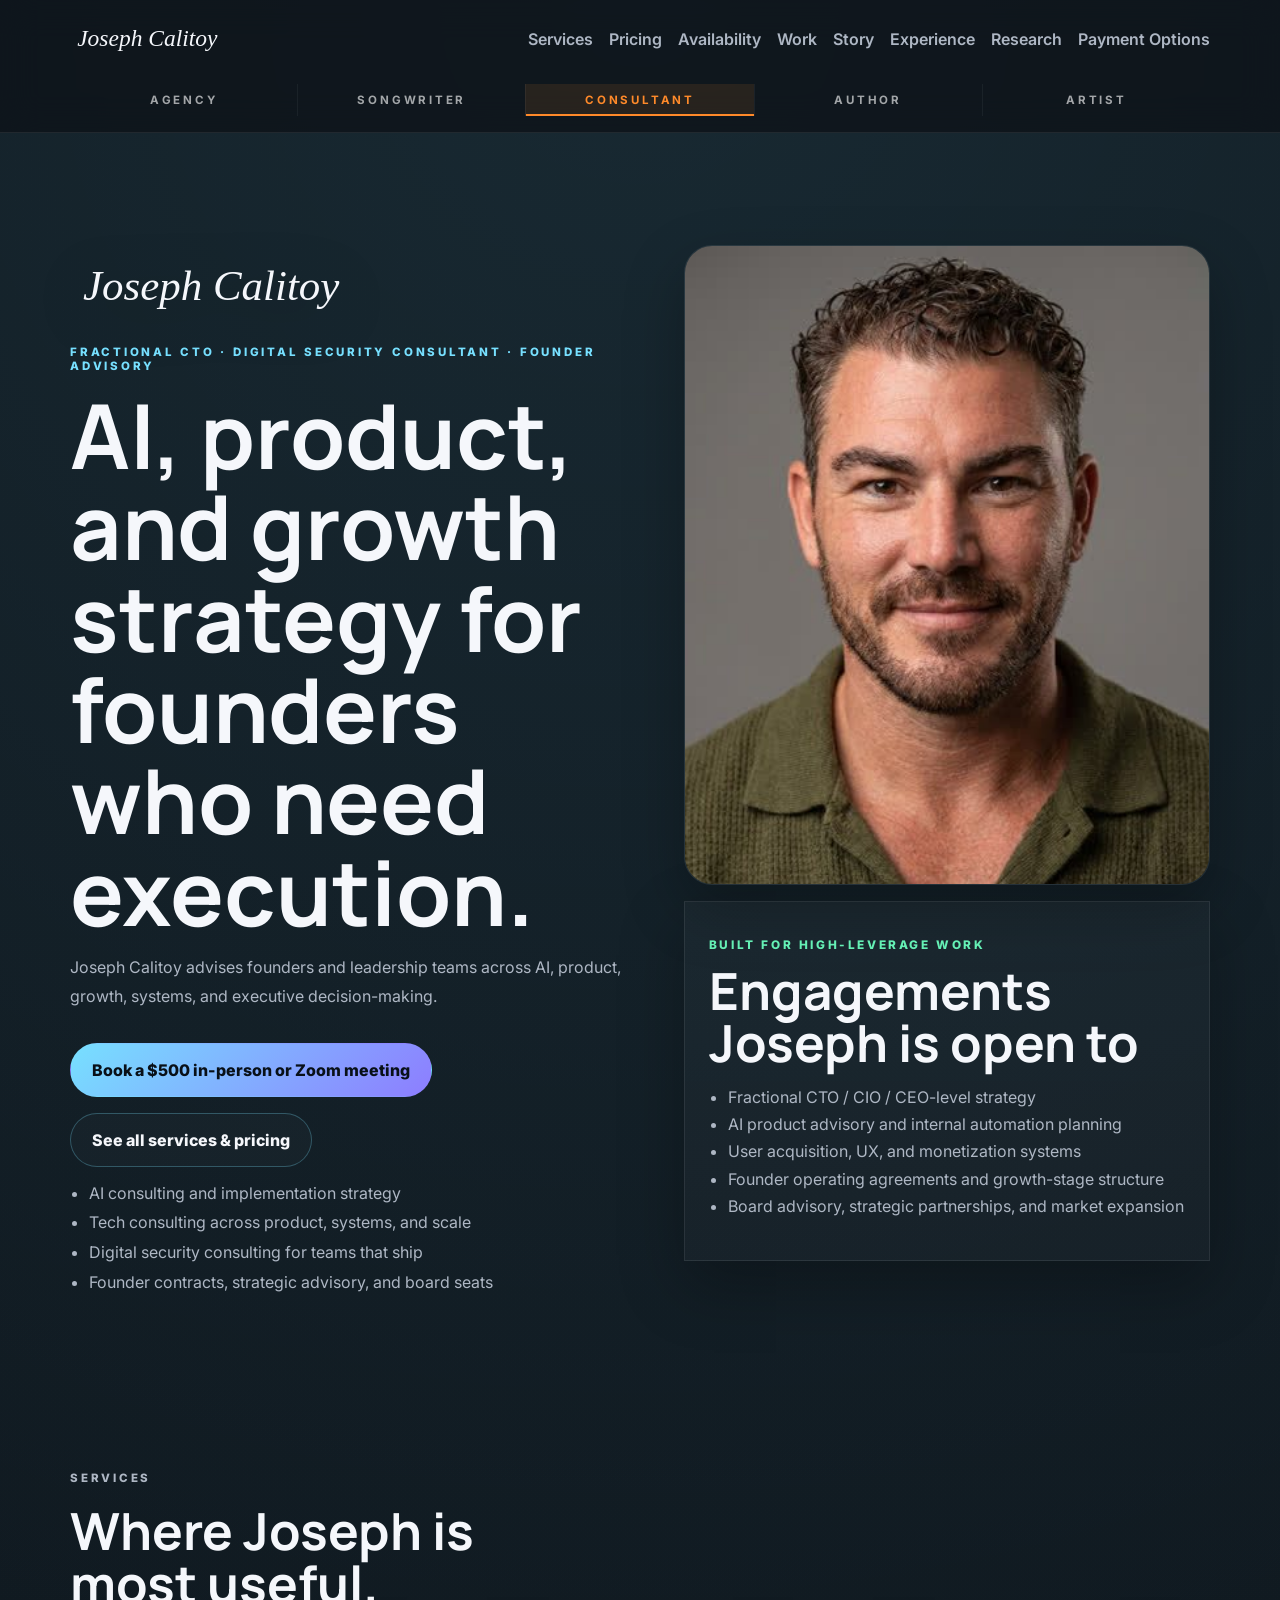
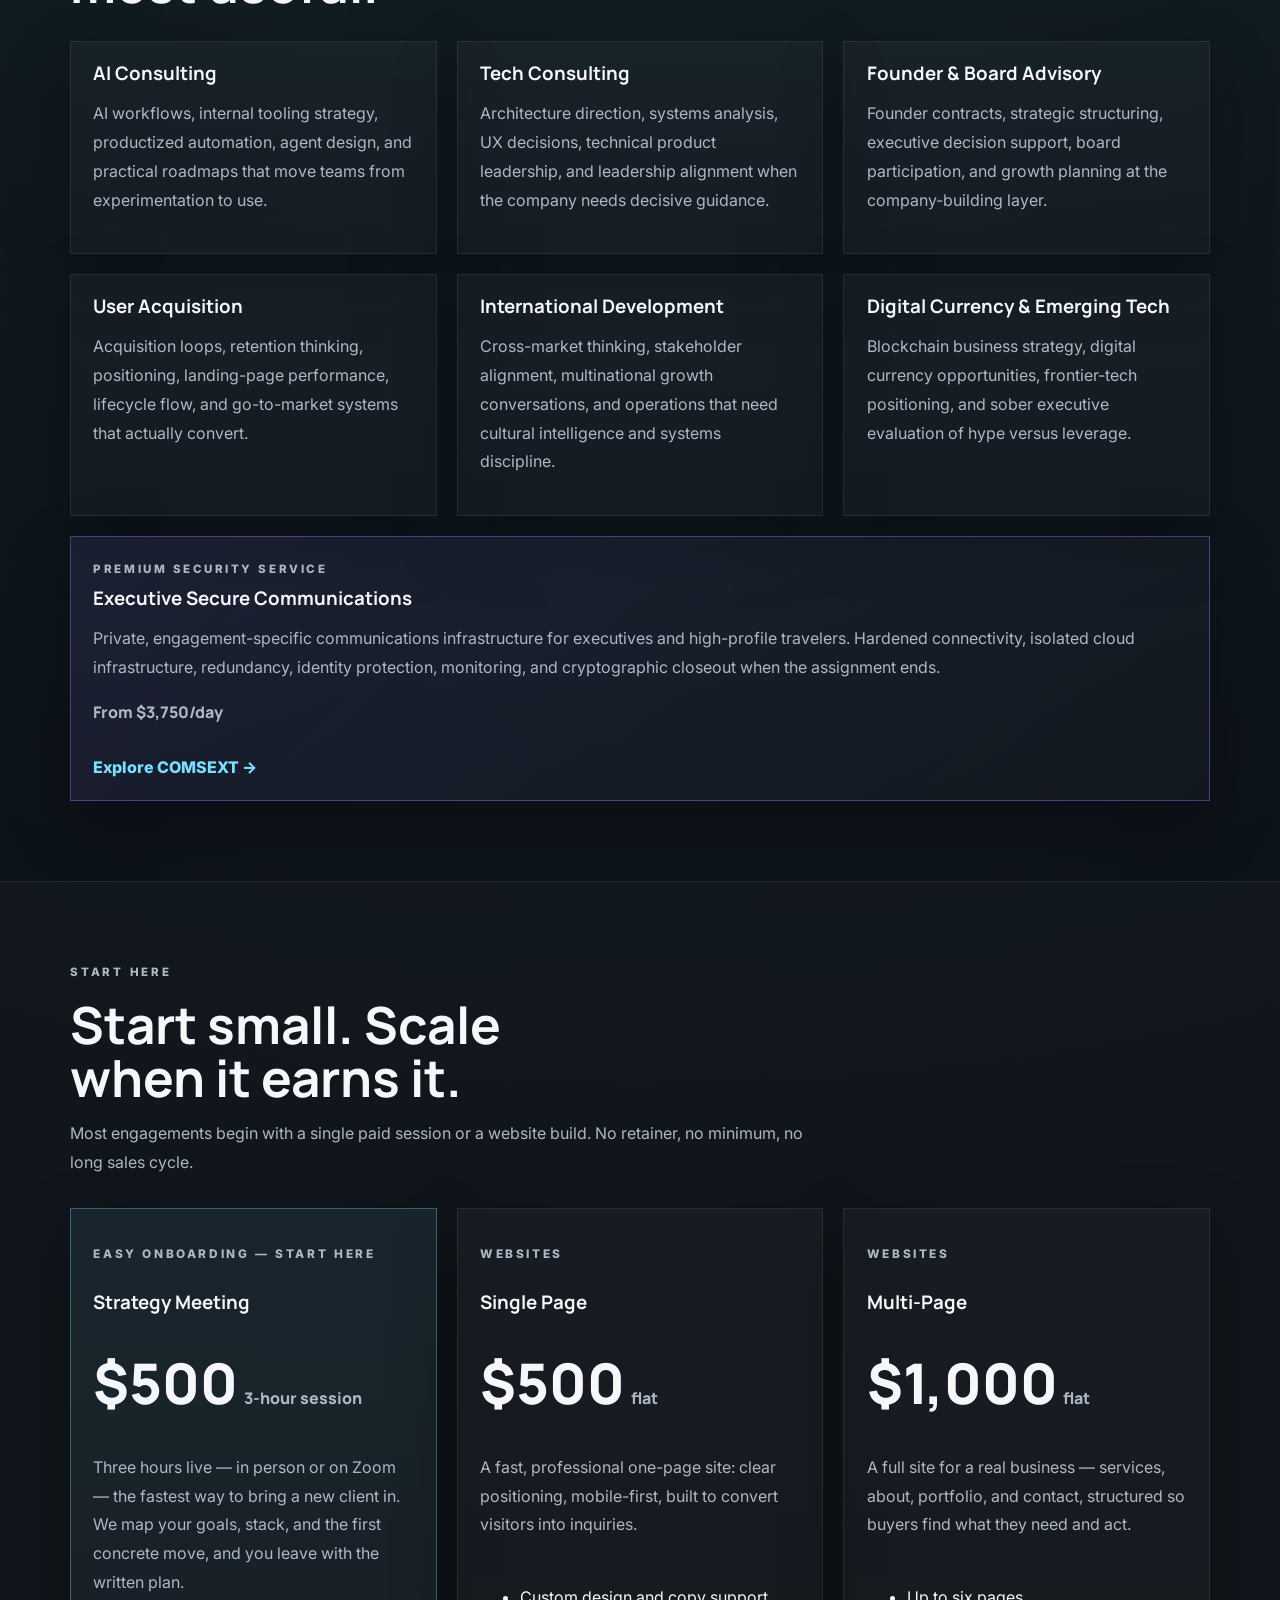
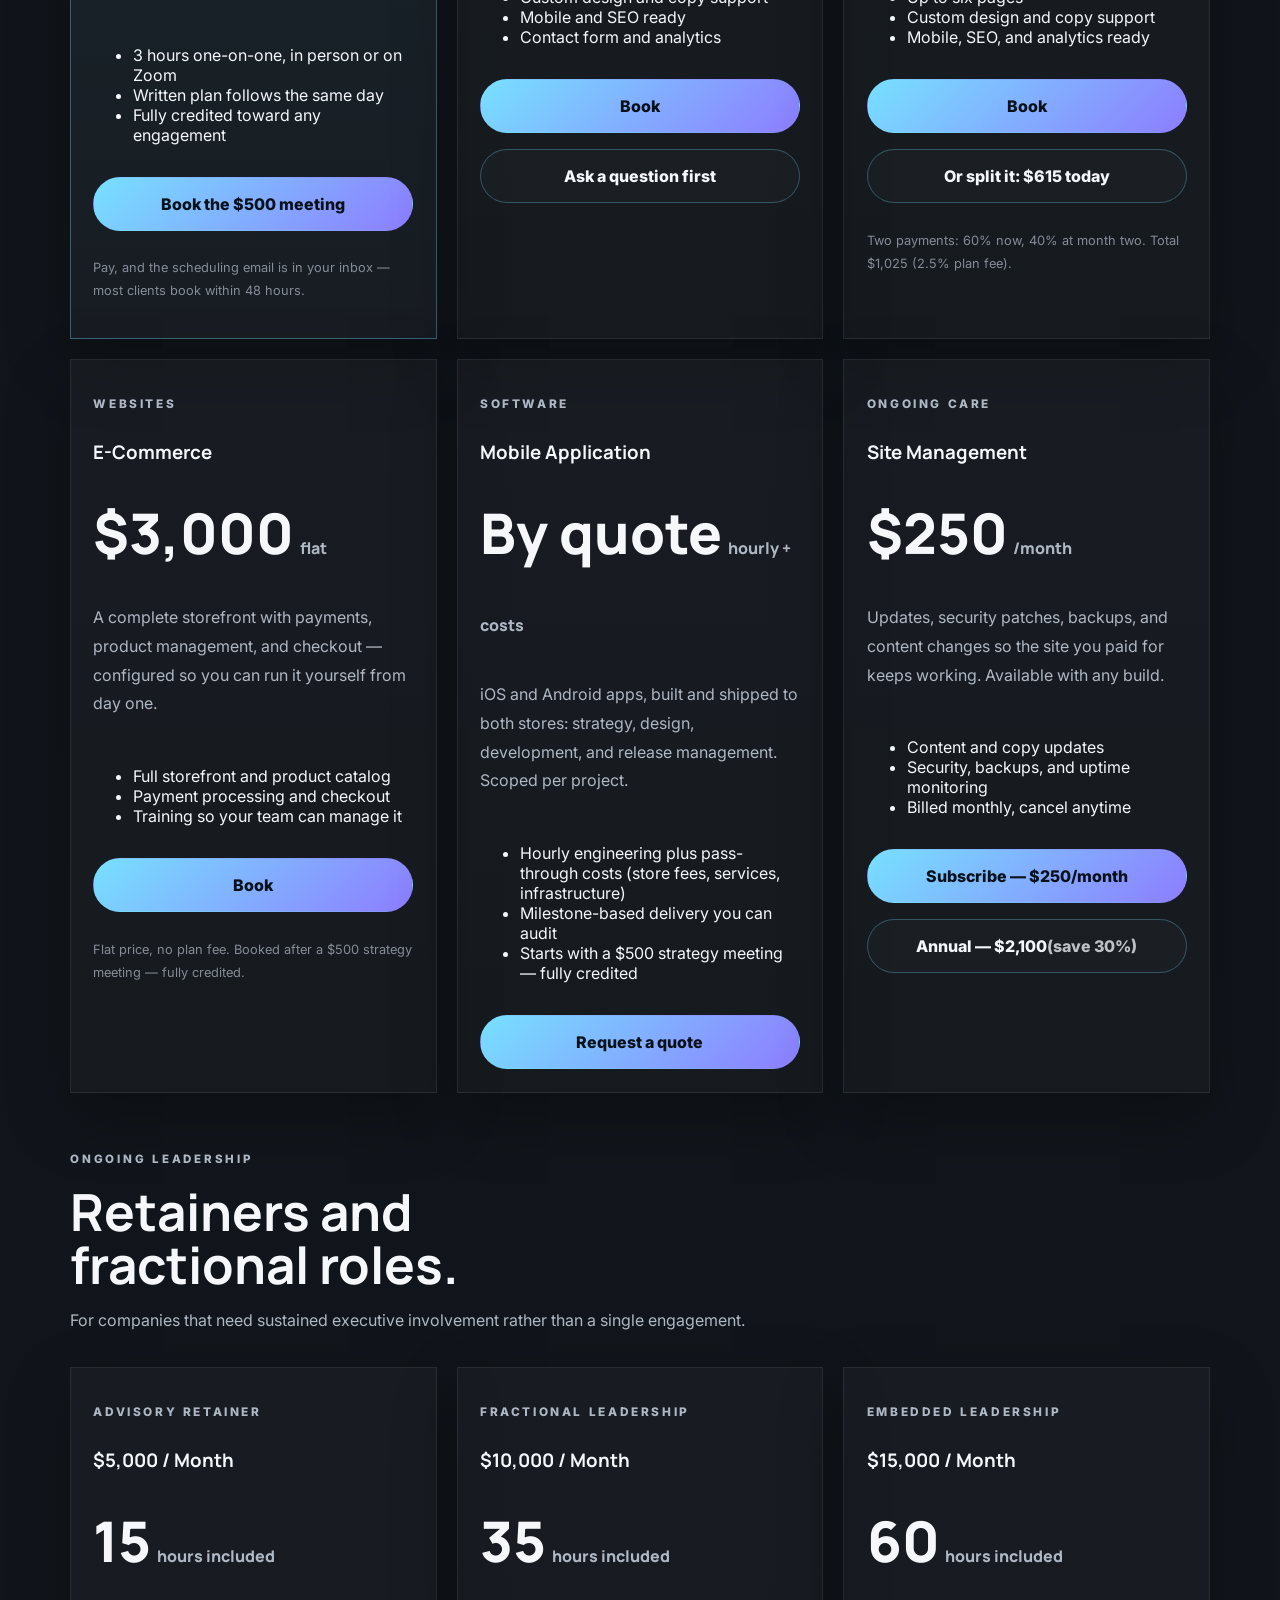
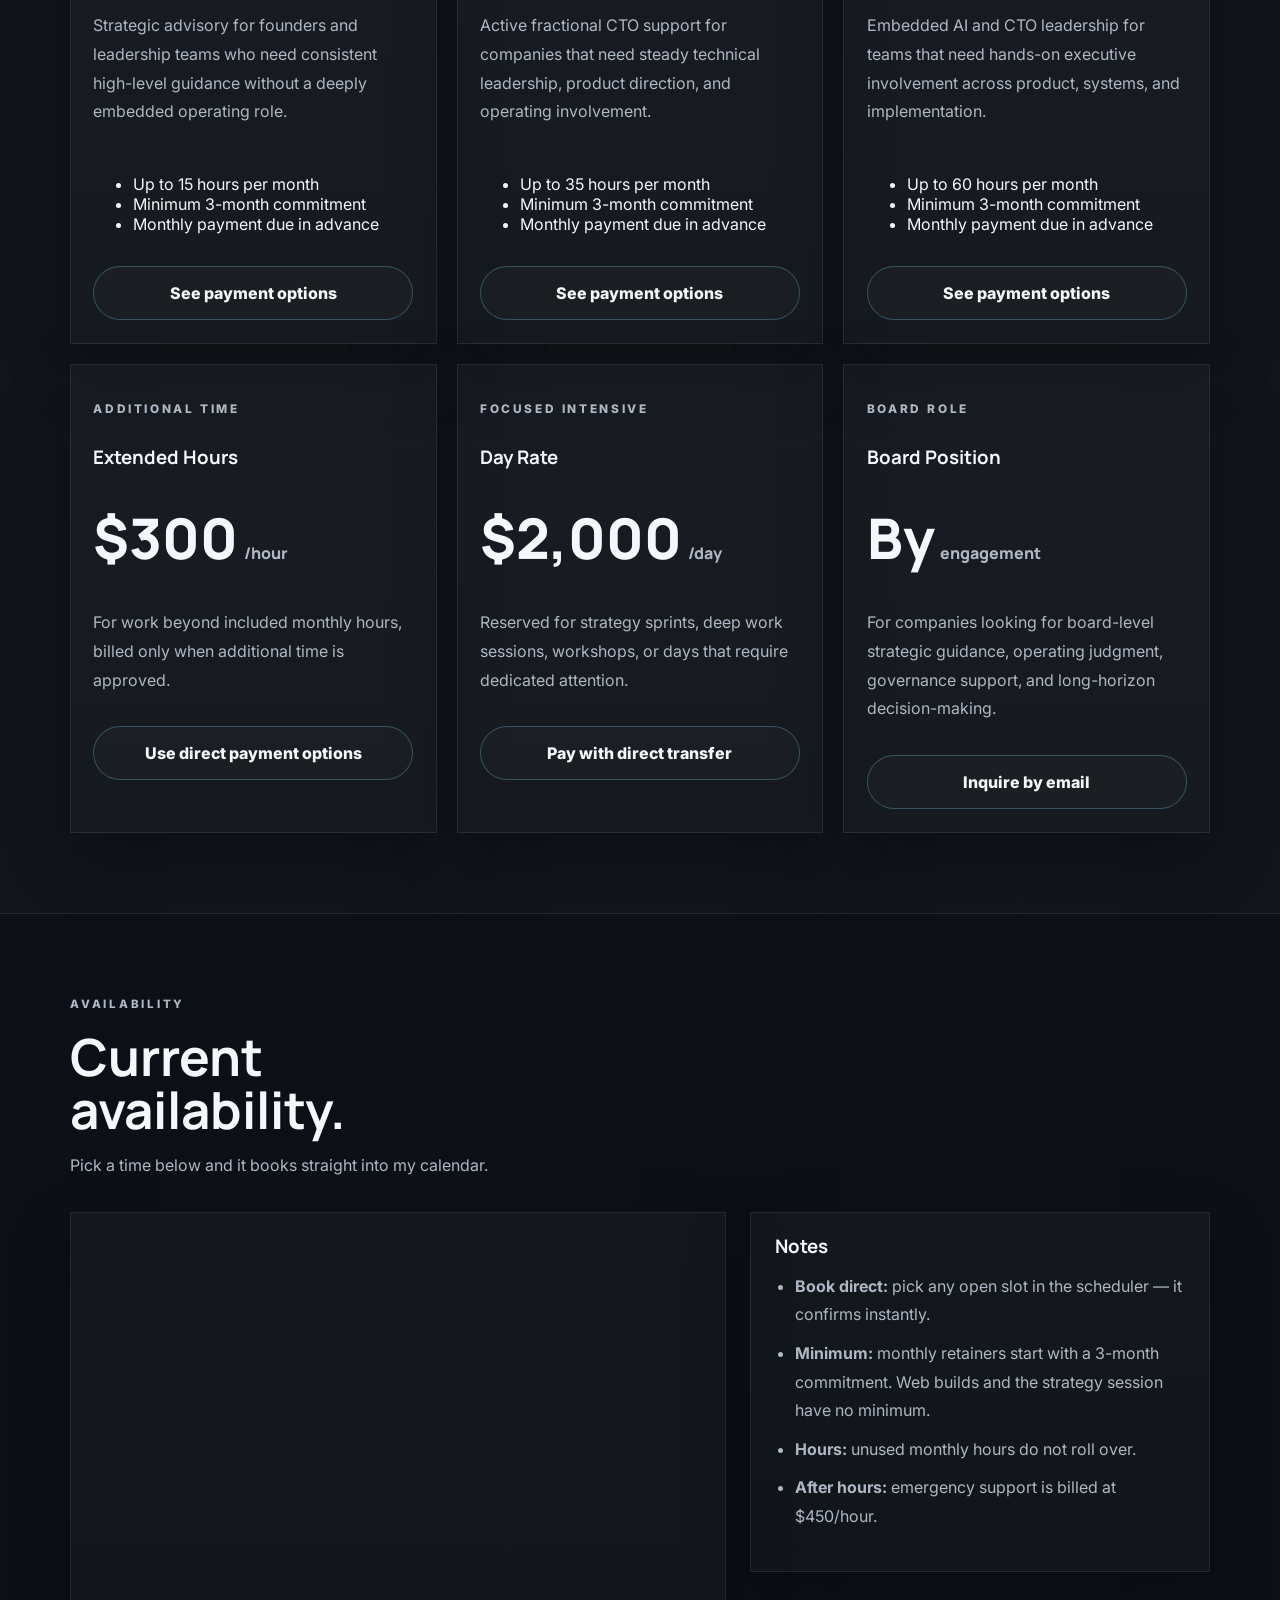
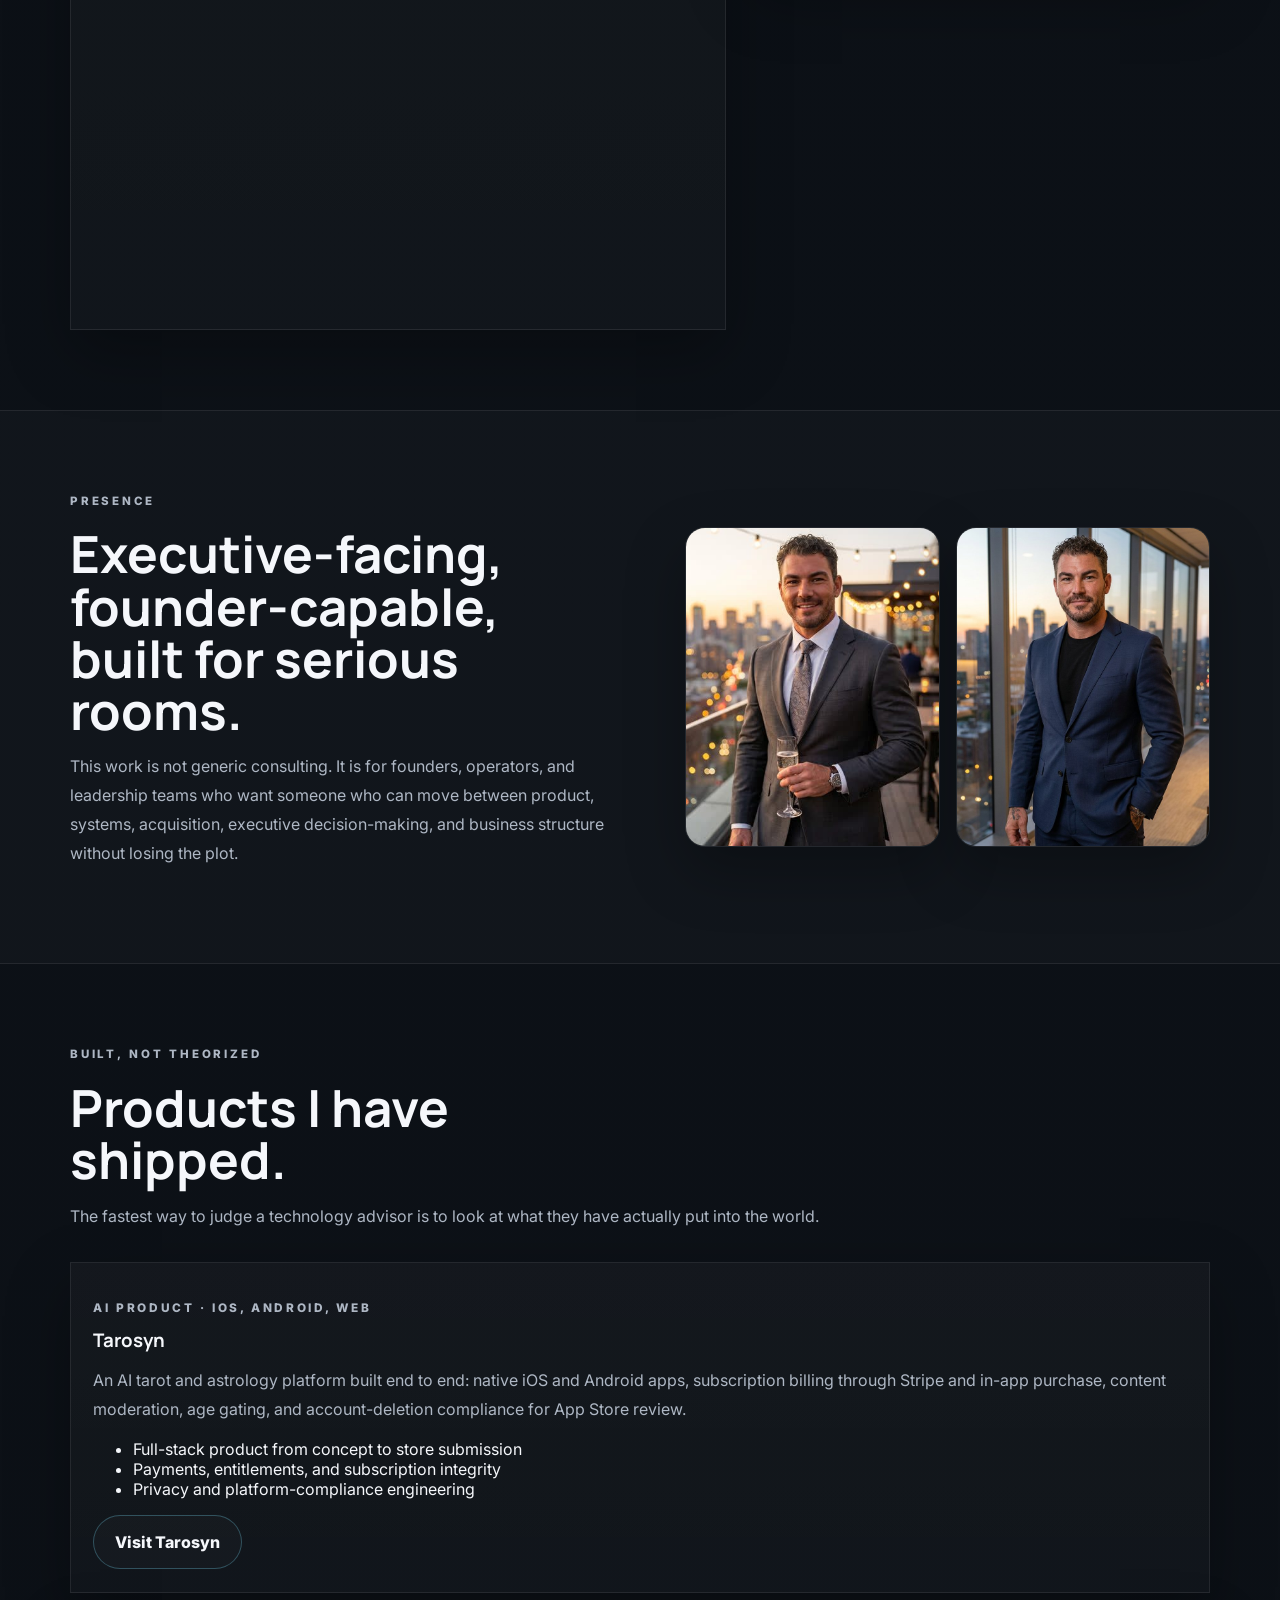
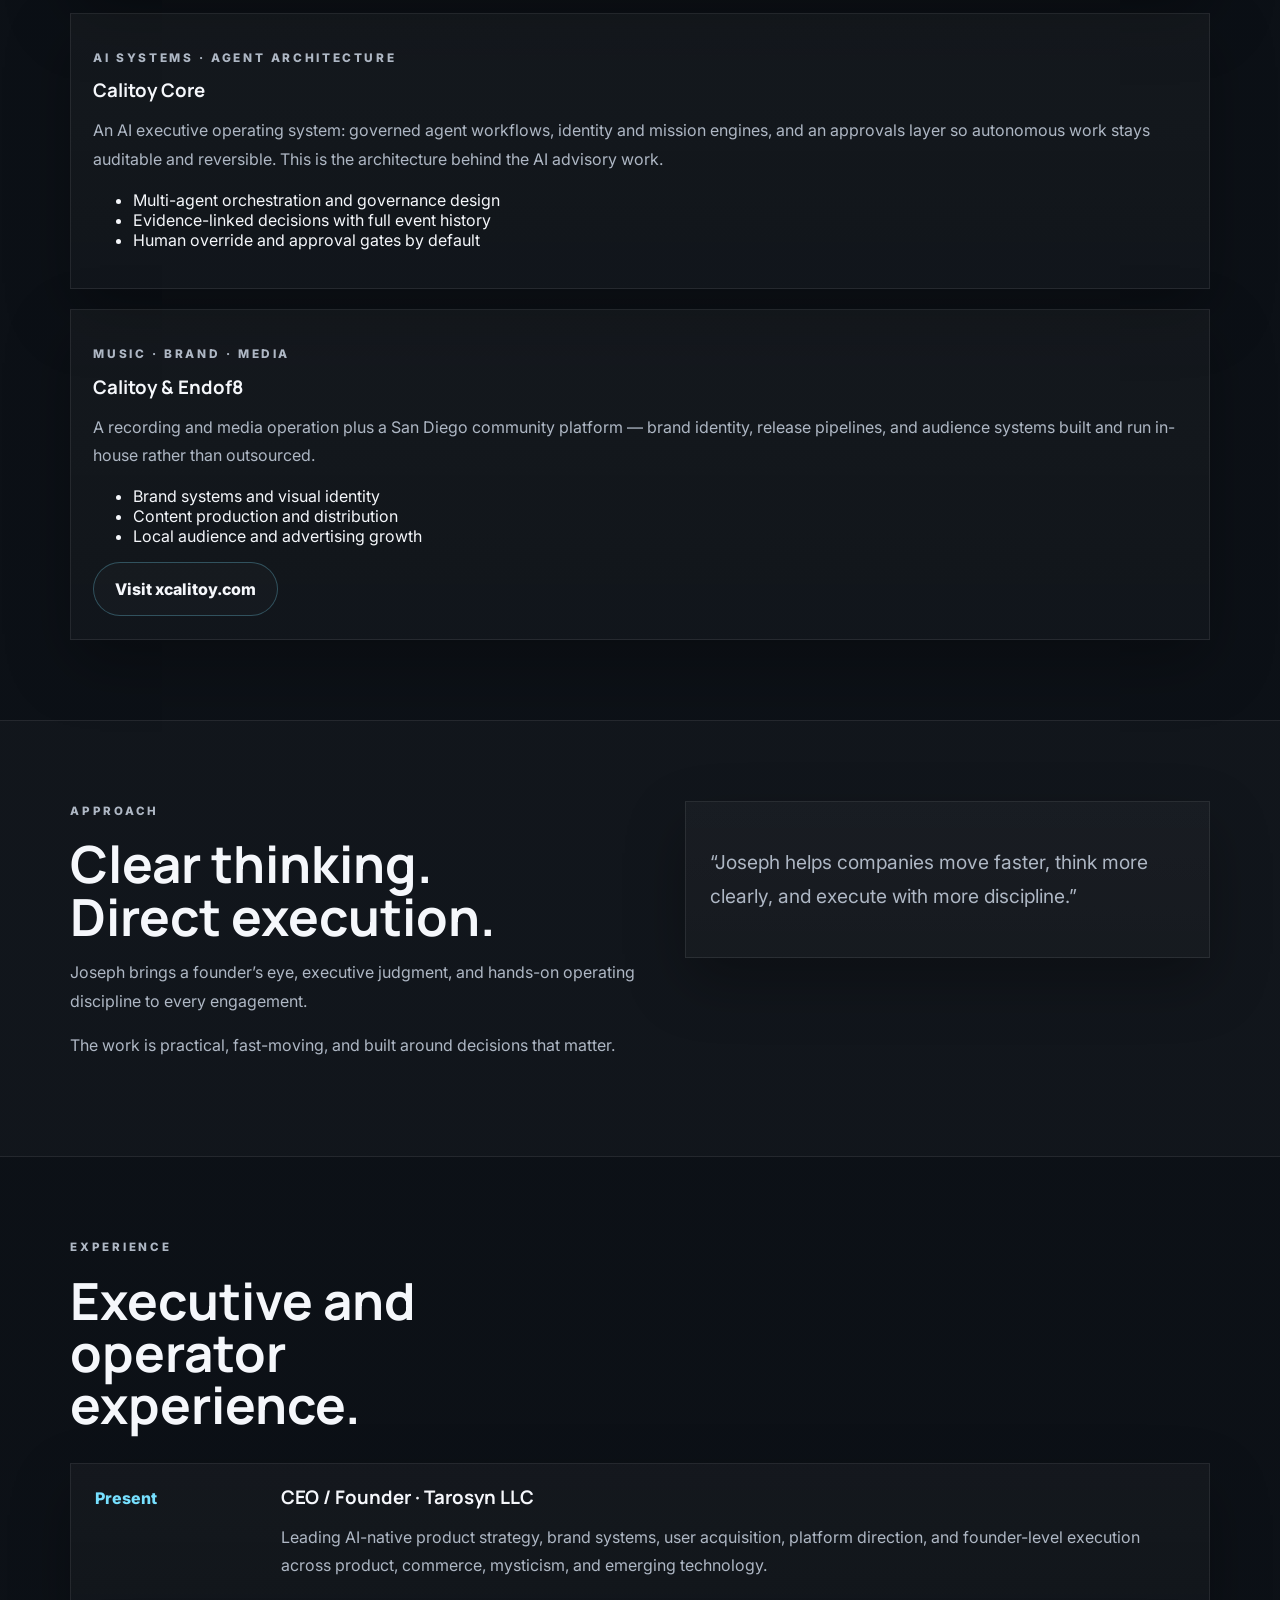
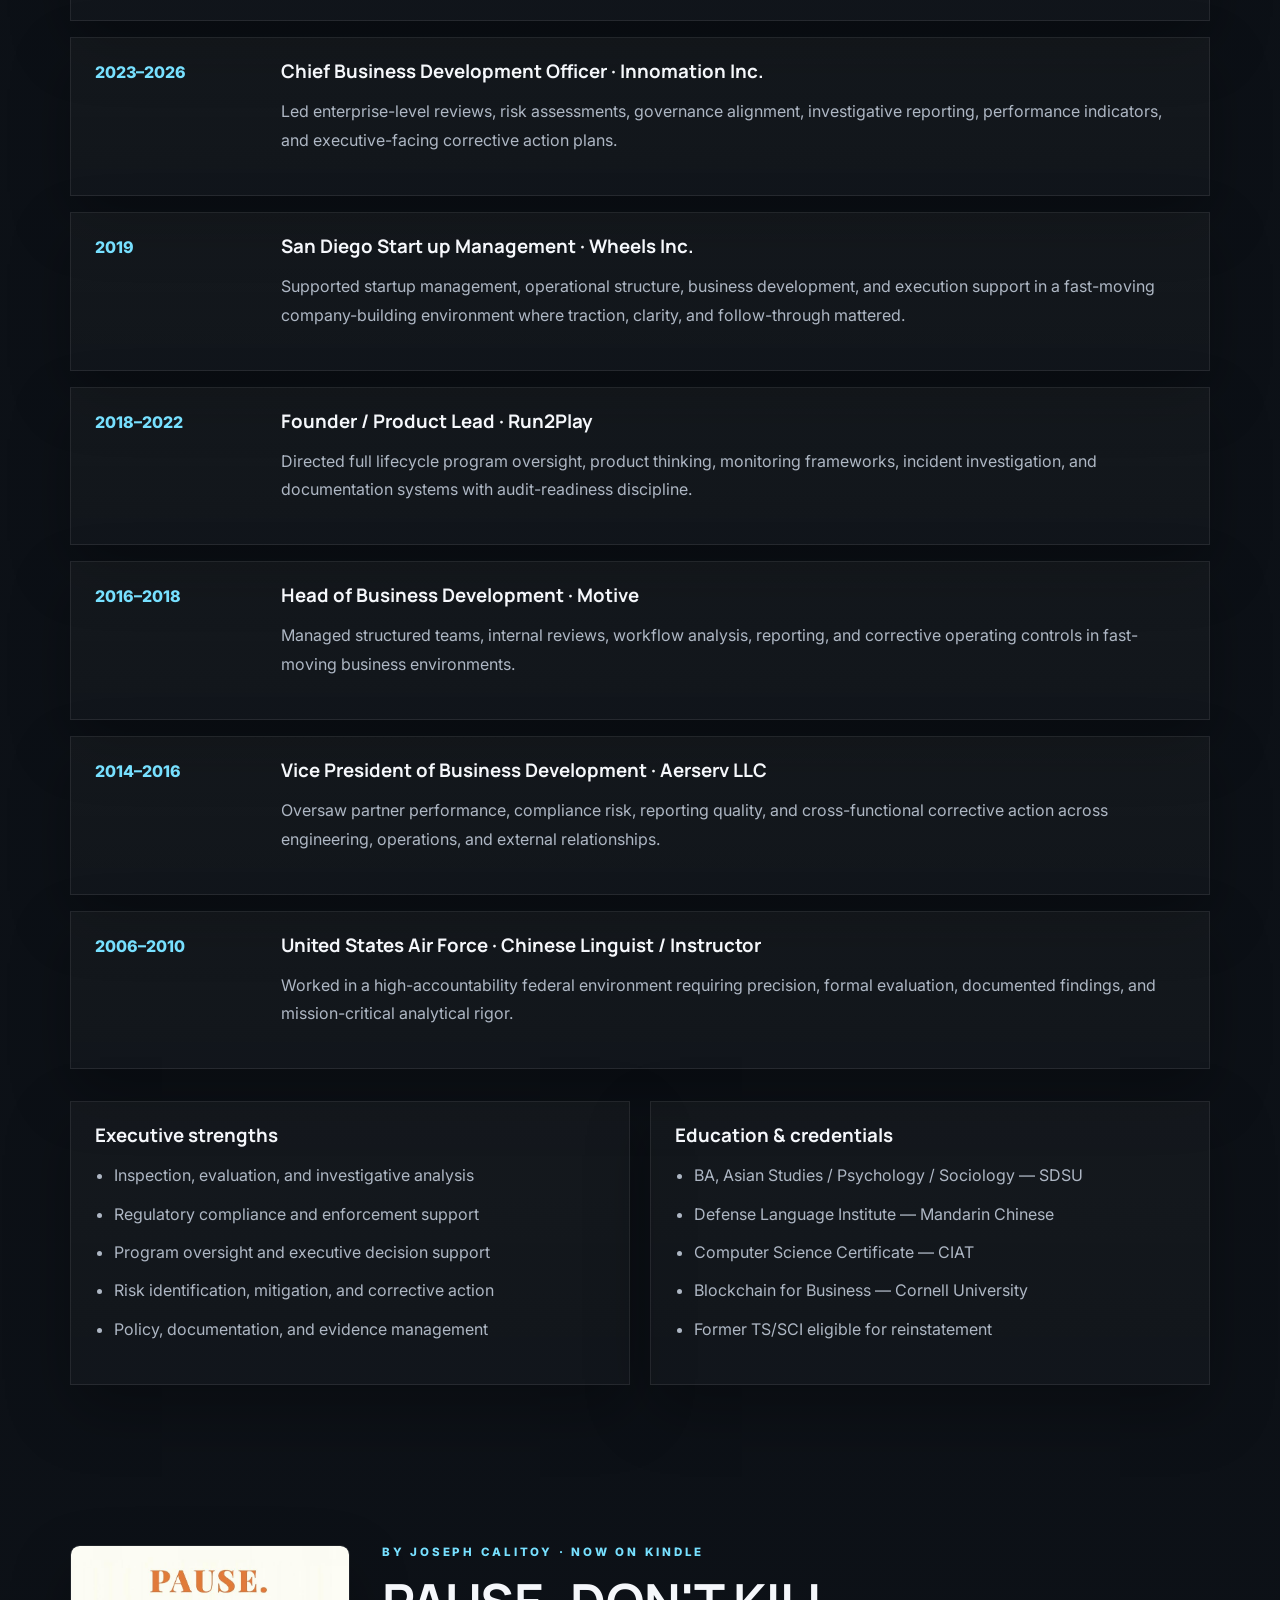
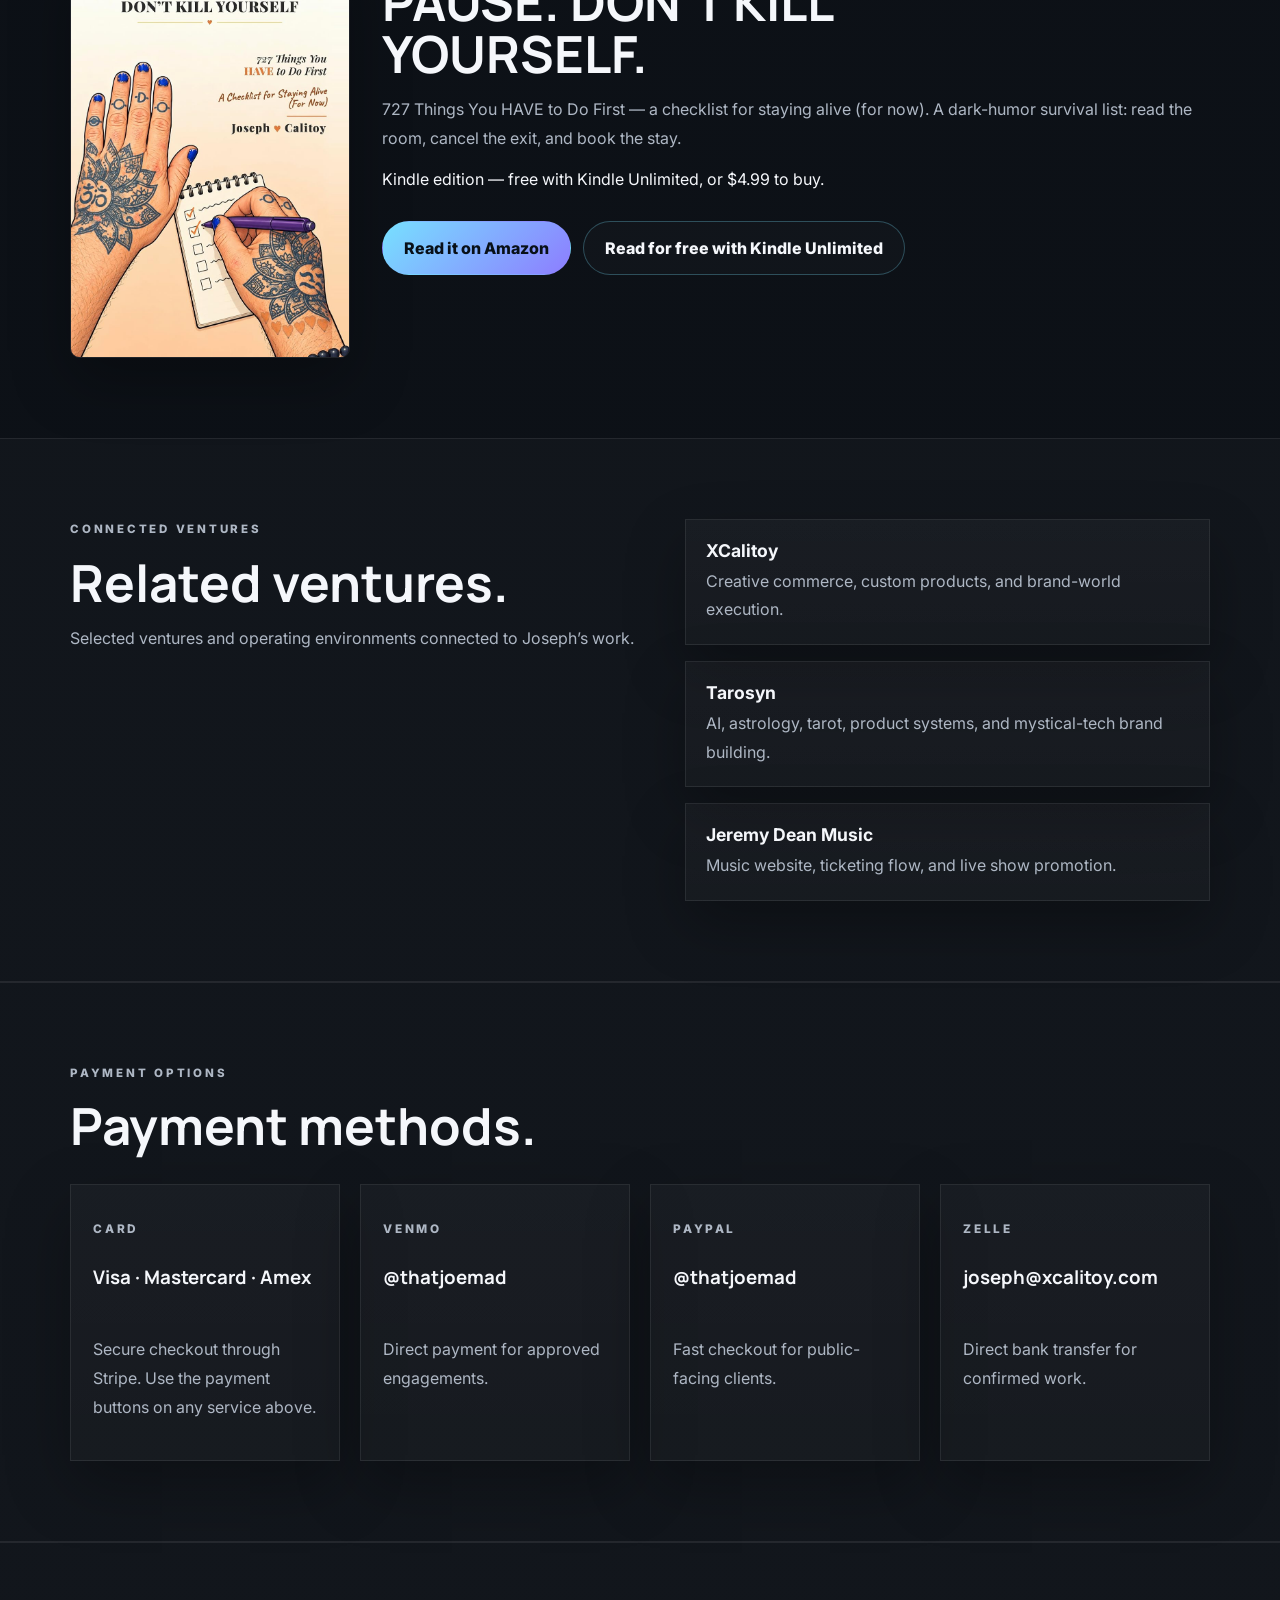
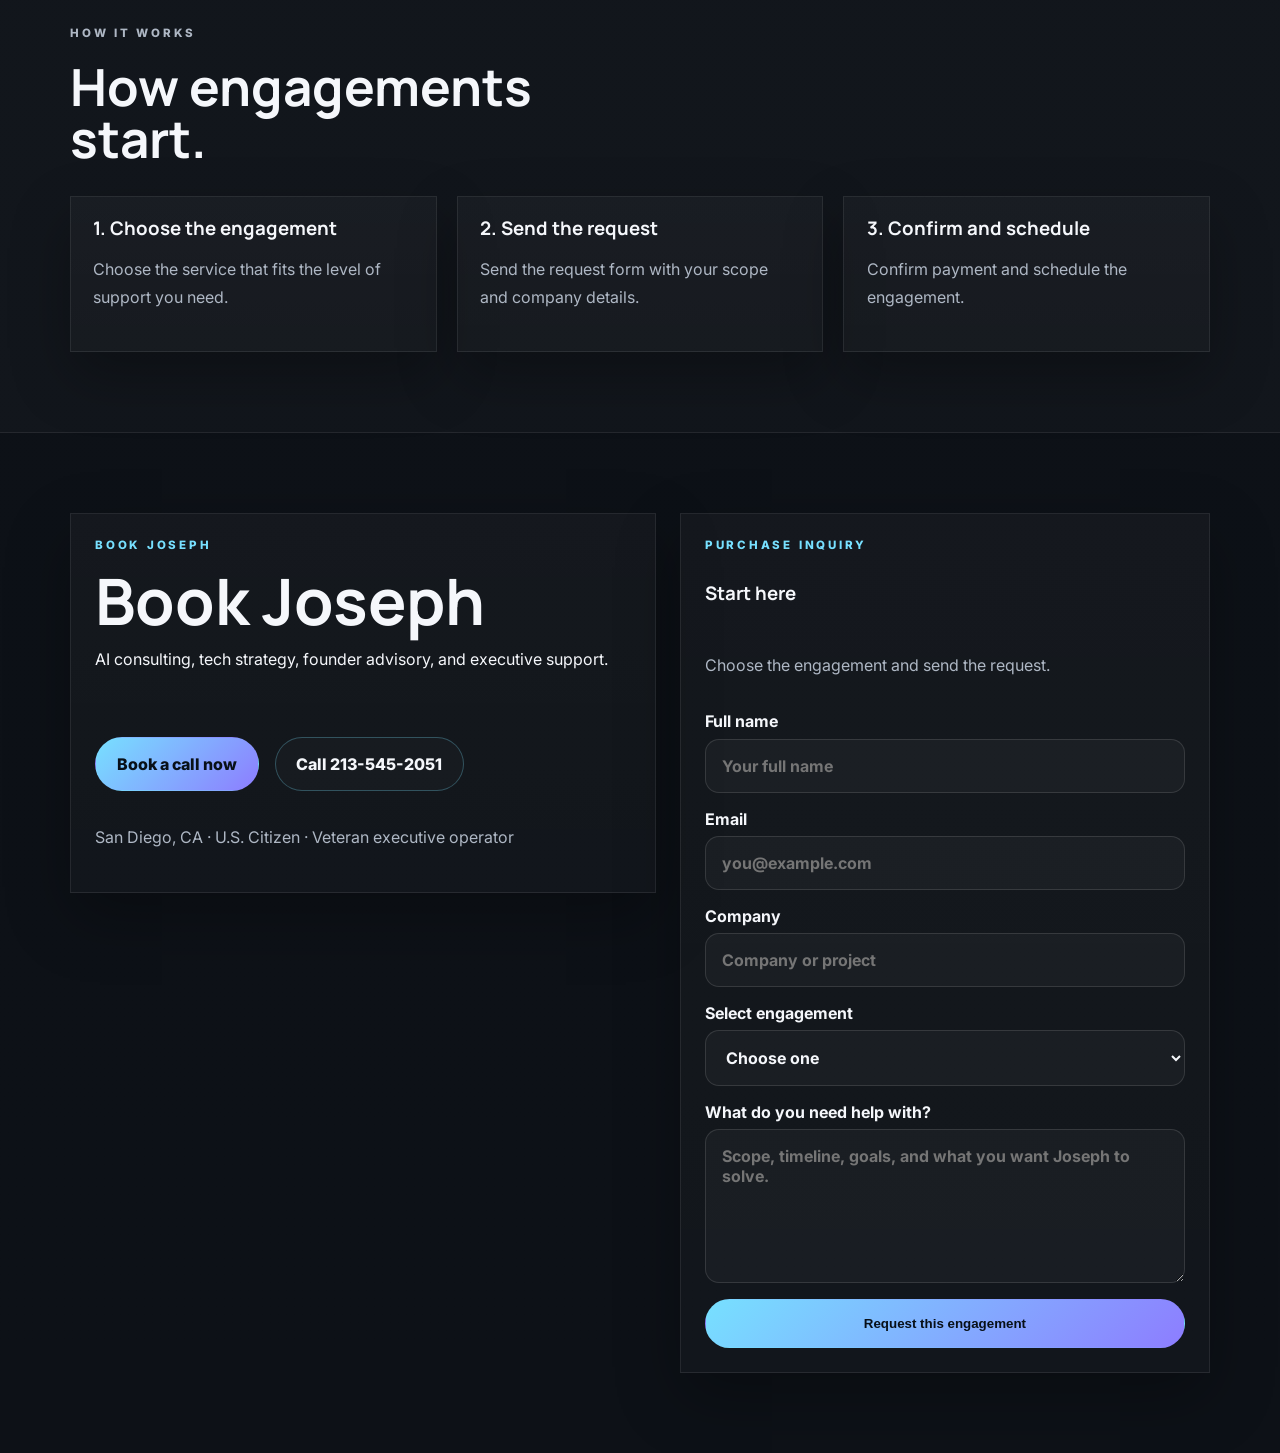
==== commit 61f4ee89: "consulting: website card CTAs read 'Book'; the $500 is charged on the Stripe page (was 'Pay $500 & s" ====
--- a/consulting/index.html
+++ b/consulting/index.html
@@ -228,7 +228,7 @@
                 <li>Mobile and SEO ready</li>
                 <li>Contact form and analytics</li>
               </ul>
-              <a class="button button--primary" href="https://buy.stripe.com/4gMbJ29FOdai0EK4MTeIw02">Pay $500 &amp; start</a>
+              <a class="button button--primary" href="https://buy.stripe.com/4gMbJ29FOdai0EK4MTeIw02">Book</a>
               <a class="button button--secondary" href="#contact">Ask a question first</a>
             </article>
             <article class="card pricing-card">
@@ -241,7 +241,7 @@
                 <li>Custom design and copy support</li>
                 <li>Mobile, SEO, and analytics ready</li>
               </ul>
-              <a class="button button--primary" href="https://buy.stripe.com/6oU5kE4lu4DM3QW4MTeIw03">Pay $1,000 &amp; start</a>
+              <a class="button button--primary" href="https://buy.stripe.com/6oU5kE4lu4DM3QW4MTeIw03">Book</a>
               <a class="button button--secondary" href="https://buy.stripe.com/8x2bJ23hqc6eevA6V1eIw0c">Or split it: $615 today</a>
               <p class="pricing-card__note">Two payments: 60% now, 40% at month two. Total $1,025 (2.5% plan fee).</p>
             </article>
@@ -255,7 +255,7 @@
                 <li>Payment processing and checkout</li>
                 <li>Training so your team can manage it</li>
               </ul>
-              <a class="button button--primary" href="https://buy.stripe.com/aFabIUeUJ4hl17gc7Gcs80L">Pay $3,000 &amp; start</a>
+              <a class="button button--primary" href="https://buy.stripe.com/aFabIUeUJ4hl17gc7Gcs80L">Book</a>
               <p class="pricing-card__note">Flat price, no plan fee. Booked after a $500 strategy meeting — fully credited.</p>
             </article>
                         <article class="card pricing-card">
